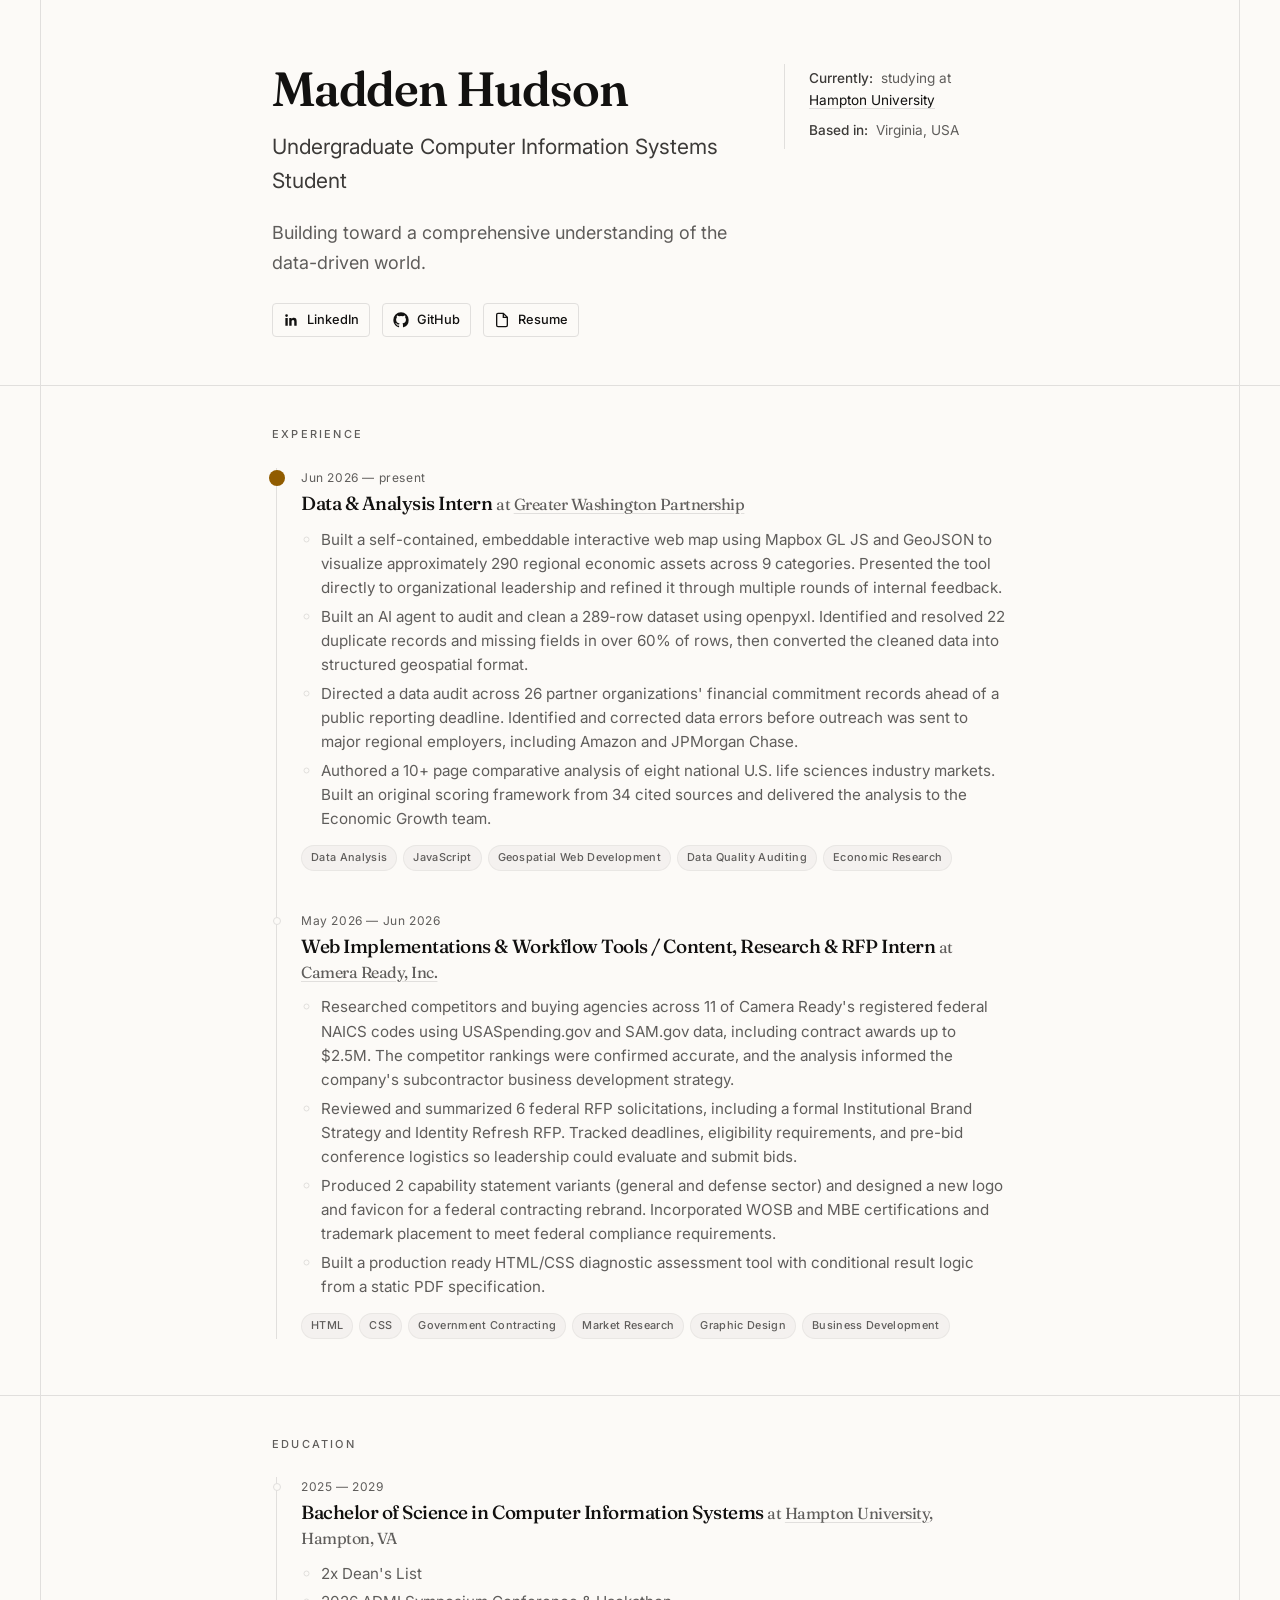
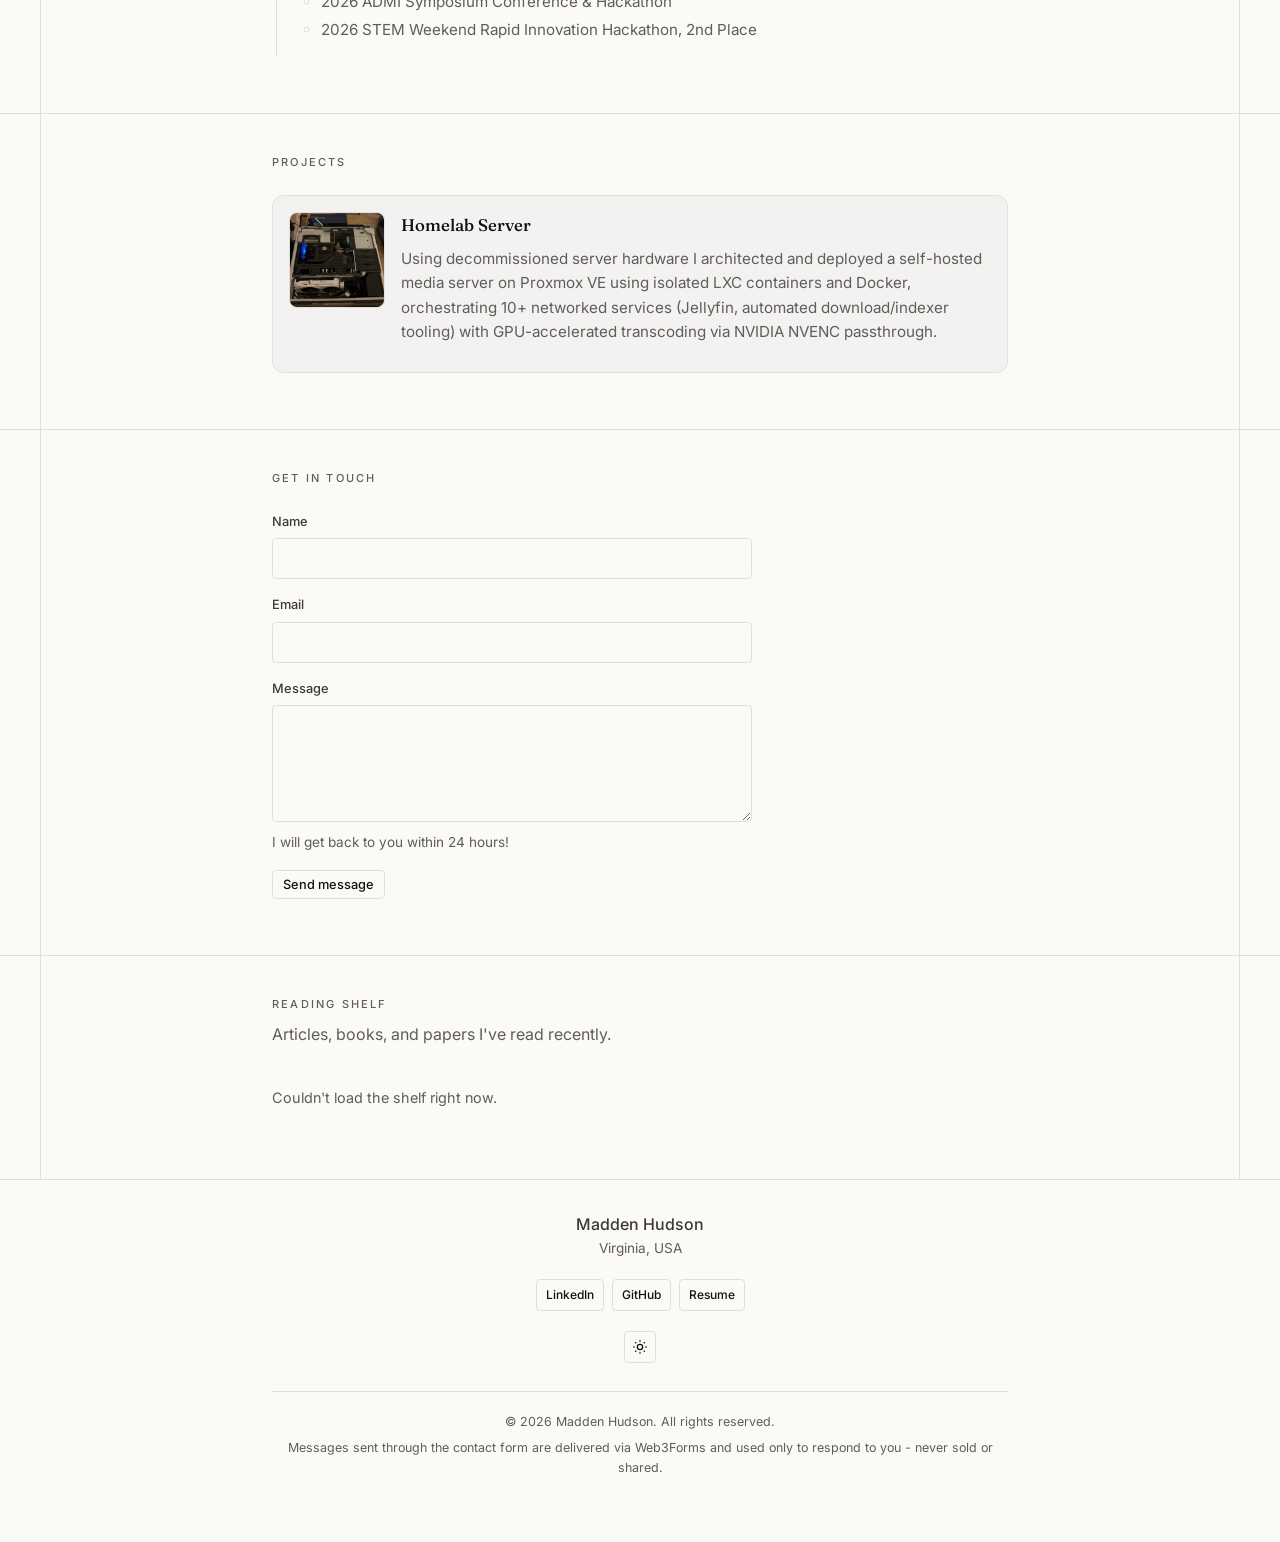
==== index.html @ d3a53a96 "Update  event details in index.html" ====
<!DOCTYPE html>
<html lang="en">
<head>
<meta charset="UTF-8">
<meta name="viewport" content="width=device-width, initial-scale=1.0">
<title>Hey there!</title>
<meta name="description" content="Personal portfolio site.">
<link rel="canonical" href="https://hudsonm07.github.io/portfolio/">
<link rel="icon" href="images/favicon.ico" sizes="any">
<link rel="apple-touch-icon" href="images/apple-touch-icon.png">
<meta property="og:type" content="website">
<meta property="og:url" content="https://hudsonm07.github.io/portfolio/">
<meta property="og:title" content="Madden Hudson">
<meta property="og:description" content="Personal portfolio site.">
<meta property="og:image" content="https://hudsonm07.github.io/portfolio/images/og-image.jpg">
<meta name="twitter:card" content="summary_large_image">
<script>
  (function () {
    var stored = localStorage.getItem("theme");
    var theme = stored || (window.matchMedia("(prefers-color-scheme: dark)").matches ? "dark" : "light");
    document.documentElement.setAttribute("data-theme", theme);
  })();
</script>
<link rel="preconnect" href="https://fonts.googleapis.com">
<link rel="preconnect" href="https://fonts.gstatic.com" crossorigin>
<link href="https://fonts.googleapis.com/css2?family=Fraunces:opsz,wght@9..144,300;9..144,400;9..144,500;9..144,600;9..144,700&family=Inter:wght@400;500;600&display=swap" rel="stylesheet">
<link rel="stylesheet" href="css/styles.css">
</head>
<body>

<div class="page-frame">

<header class="header">
  <div class="header-main">
    <h1 class="name">Madden Hudson</h1>
    <p class="role">Undergraduate Computer Information Systems Student</p>
    <p class="statement">Building toward a comprehensive understanding of the data-driven world.</p>
    <div class="button-row">
      <a class="btn btn-outline" href="https://www.linkedin.com/in/madden-hudson/" target="_blank" rel="noopener" aria-label="LinkedIn">
        <svg class="icon" viewBox="0 0 24 24" fill="currentColor" aria-hidden="true"><path d="M20.45 20.45h-3.55v-5.57c0-1.33-.02-3.04-1.85-3.04-1.85 0-2.14 1.45-2.14 2.94v5.67H9.36V9h3.41v1.56h.05c.48-.9 1.64-1.85 3.38-1.85 3.6 0 4.27 2.37 4.27 5.46v6.28zM5.34 7.43a2.06 2.06 0 1 1 0-4.12 2.06 2.06 0 0 1 0 4.12zM7.12 20.45H3.56V9h3.56v11.45z"/></svg>
        LinkedIn
      </a>
      <a class="btn btn-outline" href="https://github.com/hudsonm07" target="_blank" rel="noopener" aria-label="GitHub">
        <svg class="icon" viewBox="0 0 24 24" fill="currentColor" aria-hidden="true"><path d="M12 .5A11.5 11.5 0 0 0 .5 12c0 5.09 3.29 9.39 7.86 10.91.57.1.78-.25.78-.55v-1.94c-3.2.7-3.87-1.54-3.87-1.54-.53-1.34-1.29-1.7-1.29-1.7-1.05-.72.08-.7.08-.7 1.16.08 1.77 1.19 1.77 1.19 1.03 1.77 2.7 1.26 3.36.96.1-.75.4-1.26.73-1.55-2.55-.29-5.24-1.28-5.24-5.68 0-1.26.45-2.28 1.19-3.08-.12-.29-.52-1.46.11-3.05 0 0 .97-.31 3.18 1.18a11 11 0 0 1 5.79 0c2.2-1.49 3.17-1.18 3.17-1.18.64 1.59.24 2.76.12 3.05.74.8 1.18 1.82 1.18 3.08 0 4.41-2.69 5.38-5.25 5.67.41.36.78 1.07.78 2.17v3.21c0 .3.21.66.79.55A11.5 11.5 0 0 0 23.5 12 11.5 11.5 0 0 0 12 .5z"/></svg>
        GitHub
      </a>
      <a class="btn btn-outline" href="#" target="_blank" rel="noopener" aria-label="Resume">
        <svg class="icon" viewBox="0 0 24 24" fill="none" stroke="currentColor" stroke-width="2" aria-hidden="true"><path d="M14 2H6a2 2 0 0 0-2 2v16a2 2 0 0 0 2 2h12a2 2 0 0 0 2-2V8z"/><path d="M14 2v6h6"/></svg>
        Resume
      </a>
    </div>
  </div>
  <aside class="header-sidebar">
    <p class="sidebar-line"><span class="sidebar-label">Currently:</span> studying at <a href="https://home.hamptonu.edu/" target="_blank" rel="noopener">Hampton University</a></p>
    <p class="sidebar-line"><span class="sidebar-label">Based in:</span> Virginia, USA</p>
  </aside>
</header>

<main>

  <section class="section" id="experience">
    <div class="rule-bleed" aria-hidden="true"></div>
    <h2 class="section-title">Experience</h2>
    <ol class="timeline">

      <li class="timeline-item is-current">
        <span class="timeline-dot" aria-hidden="true"></span>
        <span class="timeline-date">Jun 2026 — present</span>
        <h3 class="timeline-title">Data &amp; Analysis Intern <span class="timeline-org">at <a href="https://greaterwashingtonpartnership.com/" target="_blank" rel="noopener">Greater Washington Partnership</a></span></h3>
        <ul class="timeline-bullets">
          <li>Built a self-contained, embeddable interactive web map using Mapbox GL JS and GeoJSON to visualize approximately 290 regional economic assets across 9 categories. Presented the tool directly to organizational leadership and refined it through multiple rounds of internal feedback.</li>
          <li>Built an AI agent to audit and clean a 289-row dataset using openpyxl. Identified and resolved 22 duplicate records and missing fields in over 60% of rows, then converted the cleaned data into structured geospatial format.</li>
          <li>Directed a data audit across 26 partner organizations' financial commitment records ahead of a public reporting deadline. Identified and corrected data errors before outreach was sent to major regional employers, including Amazon and JPMorgan Chase.</li>
          <li>Authored a 10+ page comparative analysis of eight national U.S. life sciences industry markets. Built an original scoring framework from 34 cited sources and delivered the analysis to the Economic Growth team.</li>
        </ul>
        <div class="tag-row">
          <span class="tag">Data Analysis</span>
          <span class="tag">JavaScript</span>
          <span class="tag">Geospatial Web Development</span>
          <span class="tag">Data Quality Auditing</span>
          <span class="tag">Economic Research</span>
        </div>
      </li>

      <li class="timeline-item">
        <span class="timeline-dot" aria-hidden="true"></span>
        <span class="timeline-date">May 2026 — Jun 2026</span>
        <h3 class="timeline-title">Web Implementations &amp; Workflow Tools / Content, Research &amp; RFP Intern <span class="timeline-org">at <a href="https://www.camerareadyinc.com/" target="_blank" rel="noopener">Camera Ready, Inc.</a></span></h3>
        <ul class="timeline-bullets">
          <li>Researched competitors and buying agencies across 11 of Camera Ready's registered federal NAICS codes using USASpending.gov and SAM.gov data, including contract awards up to $2.5M. The competitor rankings were confirmed accurate, and the analysis informed the company's subcontractor business development strategy.</li>
          <li>Reviewed and summarized 6 federal RFP solicitations, including a formal Institutional Brand Strategy and Identity Refresh RFP. Tracked deadlines, eligibility requirements, and pre-bid conference logistics so leadership could evaluate and submit bids.</li>
          <li>Produced 2 capability statement variants (general and defense sector) and designed a new logo and favicon for a federal contracting rebrand. Incorporated WOSB and MBE certifications and trademark placement to meet federal compliance requirements.</li>
          <li>Built a production ready HTML/CSS diagnostic assessment tool with conditional result logic from a static PDF specification.</li>
        </ul>
        <div class="tag-row">
          <span class="tag">HTML</span>
          <span class="tag">CSS</span>
          <span class="tag">Government Contracting</span>
          <span class="tag">Market Research</span>
          <span class="tag">Graphic Design</span>
          <span class="tag">Business Development</span>
        </div>
      </li>

    </ol>
  </section>

  <section class="section" id="education">
    <div class="rule-bleed" aria-hidden="true"></div>
    <h2 class="section-title">Education</h2>
    <ol class="timeline">

      <li class="timeline-item">
        <span class="timeline-dot" aria-hidden="true"></span>
        <span class="timeline-date">2025 — 2029</span>
        <h3 class="timeline-title">Bachelor of Science in Computer Information Systems <span class="timeline-org">at <a href="https://home.hamptonu.edu/" target="_blank" rel="noopener">Hampton University</a>, Hampton, VA</span></h3>
        <ul class="timeline-bullets">
          <li>2x Dean's List</li>
          <li>2026 ADMI Symposium Conference &amp; Hackathon</li>
          <li>2026 STEM Weekend Rapid Innovation Hackathon, 2nd Place</li>
        </ul>
      </li>

    </ol>
  </section>

  <section class="section" id="projects">
    <div class="rule-bleed" aria-hidden="true"></div>
    <h2 class="section-title">Projects</h2>
    <div class="project-grid">

      <article class="card">
        <div class="card-image-frame"><img src="images/project-1.jpg" alt="Homelab Server project thumbnail" loading="lazy"></div>
        <div class="card-body">
          <h3 class="card-title">Homelab Server</h3>
          <p class="card-desc">Using decommissioned server hardware I architected and deployed a self-hosted media server on Proxmox VE using isolated LXC containers and Docker, orchestrating 10+ networked services (Jellyfin, automated download/indexer tooling) with GPU-accelerated transcoding via NVIDIA NVENC passthrough.</p>
        </div>
      </article>

    </div>
  </section>

  <section class="section" id="contact">
    <div class="rule-bleed" aria-hidden="true"></div>
    <h2 class="section-title">Get in touch</h2>

    <form class="contact-form" id="contact-form" action="https://api.web3forms.com/submit" method="POST">
      <input type="hidden" name="access_key" value="d713944c-77e1-4e18-961b-7151a82fb0da">
      <input type="hidden" name="redirect" value="https://hudsonm07.github.io/portfolio/thank-you.html">
      <input type="checkbox" name="botcheck" class="contact-form-honeypot" tabindex="-1" autocomplete="off">

      <div class="form-row">
        <label class="form-label" for="contact-name">Name</label>
        <input class="form-input" type="text" id="contact-name" name="name" required>
      </div>

      <div class="form-row">
        <label class="form-label" for="contact-email">Email</label>
        <input class="form-input" type="email" id="contact-email" name="email" required>
      </div>

      <div class="form-row">
        <label class="form-label" for="contact-message">Message</label>
        <textarea class="form-input form-textarea" id="contact-message" name="message" rows="5" required></textarea>
      </div>

      <p class="form-note">I will get back to you within 24 hours!</p>
      <button class="btn btn-outline" type="submit">Send message</button>
    </form>
  </section>

  <section class="section" id="shelf">
    <div class="rule-bleed" aria-hidden="true"></div>
    <h2 class="section-title">Reading Shelf</h2>
    <p class="section-subtitle">Articles, books, and papers I've read recently.</p>
    <div class="shelf-list" id="shelf-list">
      <p class="shelf-empty">Loading…</p>
    </div>
  </section>

</main>

</div>

<div class="rule-bleed" aria-hidden="true" style="margin-bottom: 0;"></div>
<footer class="footer" style="text-align: center; display: flex; flex-direction: column; align-items: center;">
  <div class="footer-info">
    <p class="footer-name">Madden Hudson</p>
    <p class="footer-location">Virginia, USA</p>
  </div>
  <div class="footer-links">
    <a class="btn btn-outline btn-sm" href="https://www.linkedin.com/in/madden-hudson/" target="_blank" rel="noopener">LinkedIn</a>
    <a class="btn btn-outline btn-sm" href="https://github.com/hudsonm07" target="_blank" rel="noopener">GitHub</a>
    <a class="btn btn-outline btn-sm" href="#" target="_blank" rel="noopener">Resume</a>
  </div>
  <button id="theme-toggle" class="theme-toggle" type="button" aria-label="Toggle light and dark mode">
    <svg id="icon-sun" class="icon" viewBox="0 0 24 24" fill="none" stroke="currentColor" stroke-width="2" aria-hidden="true"><circle cx="12" cy="12" r="4"/><path d="M12 2v2M12 20v2M4.93 4.93l1.41 1.41M17.66 17.66l1.41 1.41M2 12h2M20 12h2M4.93 19.07l1.41-1.41M17.66 6.34l1.41-1.41"/></svg>
    <svg id="icon-moon" class="icon" viewBox="0 0 24 24" fill="none" stroke="currentColor" stroke-width="2" aria-hidden="true"><path d="M21 12.79A9 9 0 1 1 11.21 3 7 7 0 0 0 21 12.79z"/></svg>
  </button>
  <div class="footer-bottom">
    <p>© 2026 Madden Hudson. All rights reserved.</p>
    <p>Messages sent through the contact form are delivered via Web3Forms and used only to respond to you - never sold or shared.</p>
  </div>
</footer>

<script src="js/script.js"></script>
<script src="js/shelf.js"></script>
</body>
</html>
---- css/styles.css ----
:root {
  --font-heading: "Fraunces", Georgia, serif;
  --font-body: "Inter", -apple-system, BlinkMacSystemFont, "Segoe UI", sans-serif;

  --bg: #fcfaf7;
  --card: #f4f2f0;
  --muted: #eeecea;
  --text: #121110;
  --text-muted: #5f5d5b;
  --text-muted-strong: #3c3a38;
  --border: #e1dfdd;
  --accent: #915c00;
  --accent-text: #fcfaf7;
  --radius: 0.75rem;
  --radius-btn: 0.25rem;
  --max-width: 46rem;
}

[data-theme="dark"] {
  --bg: #141414;
  --card: #222222;
  --muted: #201f1e;
  --text: #ffffff;
  --text-muted: #939291;
  --text-muted-strong: #bebdbc;
  --border: #3a3a3a;
  --accent: #588ee0;
  --accent-text: #141414;
}

* {
  box-sizing: border-box;
}

body {
  margin: 0;
  background: var(--bg);
  color: var(--text);
  font-family: var(--font-body);
  line-height: 1.6;
  overflow-x: hidden;
  transition: background-color 0.2s ease, color 0.2s ease;
}

.footer {
  box-sizing: content-box;
  max-width: var(--max-width);
  margin: 0 auto;
  padding-inline: 1rem;
}

@media (min-width: 40rem) {
  .footer {
    padding-inline: 3rem;
  }
}

@media (min-width: 64rem) {
  .footer {
    padding-inline: 4.5rem;
  }
}

/* Page frame — the vertical margin lines flanking header + main */
.page-frame {
  border-inline: 0 solid var(--border);
  margin-inline: 0;
}

@media (min-width: 40rem) {
  .page-frame {
    border-inline-width: 1px;
    margin-inline: 1.5rem;
  }
}

@media (min-width: 64rem) {
  .page-frame {
    margin-inline: 2.5rem;
  }
}

main,
.header {
  box-sizing: content-box;
  max-width: var(--max-width);
  margin: 0 auto;
  padding-inline: 1rem;
}

@media (min-width: 40rem) {
  main,
  .header {
    padding-inline: 1.5rem;
  }
}

@media (min-width: 64rem) {
  main,
  .header {
    padding-inline: 2rem;
  }
}

/* Header */
.header {
  padding-top: 64px;
  padding-bottom: 48px;
  display: flex;
  justify-content: space-between;
  align-items: flex-start;
  gap: 40px;
  flex-wrap: wrap;
}

.header-main {
  flex: 1 1 380px;
  min-width: 0;
}

.name {
  font-family: var(--font-heading);
  font-size: 2.125rem;
  font-weight: 600;
  letter-spacing: -0.025em;
  line-height: 1.05;
  margin: 0;
}

@media (min-width: 48rem) {
  .name {
    font-size: 3rem;
  }
}

.role {
  font-size: 19px;
  color: var(--text-muted-strong);
  margin: 16px 0 20px;
  font-weight: 400;
}

@media (min-width: 48rem) {
  .role {
    font-size: 21px;
  }
}

.statement {
  font-size: 18px;
  line-height: 1.7;
  color: var(--text-muted);
  max-width: 55ch;
  margin: 0 0 24px;
}

.button-row {
  display: flex;
  gap: 12px;
  flex-wrap: wrap;
}

.btn {
  display: inline-flex;
  align-items: center;
  gap: 8px;
  padding: 6px 10px;
  border-radius: var(--radius-btn);
  background: transparent;
  color: var(--text);
  text-decoration: none;
  font-weight: 500;
  font-size: 0.8rem;
  font-family: var(--font-body);
  border: 1px solid var(--border);
  cursor: pointer;
  transition: border-color 0.2s ease, color 0.2s ease;
}

.btn:hover {
  color: var(--accent);
  border-color: var(--accent);
}

.btn-sm {
  padding: 5px 9px;
  font-size: 0.75rem;
}

.icon {
  width: 16px;
  height: 16px;
  flex-shrink: 0;
}

.header-sidebar {
  flex: 0 0 224px;
  width: 100%;
  padding-top: 24px;
  margin-top: 24px;
  border-top: 1px solid var(--border);
  font-size: 0.85rem;
  font-family: var(--font-body);
  color: var(--text-muted);
}

@media (min-width: 48rem) {
  .header-sidebar {
    width: auto;
    padding-top: 4px;
    padding-left: 24px;
    margin-top: 0;
    border-top: none;
    border-left: 1px solid var(--border);
  }
}

.sidebar-line {
  margin: 0 0 8px;
}

.sidebar-label {
  color: var(--text-muted-strong);
  font-weight: 500;
  margin-right: 4px;
}

.header-sidebar a {
  color: var(--text);
  text-decoration: underline;
  text-decoration-color: var(--border);
  text-underline-offset: 3px;
}

.header-sidebar a:hover {
  color: var(--accent);
  text-decoration-color: var(--accent);
}

/* Sections */
.section {
  padding: 0 0 56px;
}

.rule-bleed {
  border-top: 1px solid var(--border);
  margin-inline: calc(50% - 50vw);
  margin-bottom: 40px;
}

.section-title {
  font-family: var(--font-body);
  font-size: 11px;
  font-weight: 500;
  letter-spacing: 0.2em;
  text-transform: uppercase;
  color: var(--text-muted);
  margin: 0 0 24px;
}

.section-subtitle {
  color: var(--text-muted);
  margin: -16px 0 24px;
}

/* Timeline (Experience / Education) — plain list, no card bubbles */
.timeline {
  position: relative;
  list-style: none;
  display: flex;
  flex-direction: column;
  gap: 40px;
  margin: 0;
  margin-left: 4px;
  padding-left: 24px;
  border-left: 1px solid var(--border);
}

.timeline-item {
  position: relative;
}

.timeline-dot {
  position: absolute;
  top: 6px;
  left: -28.5px;
  width: 8px;
  height: 8px;
  border-radius: 999px;
  border: 1px solid var(--border);
  background: var(--bg);
}

.timeline-item.is-current .timeline-dot {
  border-color: var(--accent);
  background: var(--accent);
  box-shadow: 0 0 0 4px color-mix(in srgb, var(--accent) 100%, transparent);
}

.timeline-date {
  display: block;
  font-family: var(--font-body);
  font-size: 0.75rem;
  letter-spacing: 0.05em;
  color: var(--text-muted);
}

.timeline-title {
  font-family: var(--font-heading);
  font-size: 19px;
  font-weight: 500;
  letter-spacing: -0.025em;
  line-height: 1.3;
  color: var(--text);
  margin: 4px 0 12px;
}

.timeline-org a {
  color: inherit;
  text-decoration: underline;
  text-decoration-color: var(--border);
  text-underline-offset: 3px;
}

.timeline-org a:hover {
  color: var(--accent);
  text-decoration-color: var(--accent);
}

.timeline-org {
  font-size: 16px;
  font-weight: 400;
  color: var(--text-muted);
}

.timeline-bullets {
  margin: 0 0 14px;
  padding-left: 20px;
  color: var(--text-muted);
  font-size: 0.95rem;
  line-height: 1.6;
}

.timeline-bullets li {
  margin-bottom: 4px;
}

.timeline-bullets li::marker {
  color: var(--border);
}

/* Project cards */
.project-grid {
  display: flex;
  flex-direction: column;
  gap: 16px;
}

.card {
  background: var(--card);
  border: 1px solid var(--border);
  border-radius: var(--radius);
  padding: 16px;
  display: flex;
  gap: 16px;
  align-items: flex-start;
}

.card-image-frame {
  flex: 0 0 96px;
  width: 96px;
  height: 96px;
  border-radius: calc(var(--radius) - 0.25rem);
  background: var(--muted);
  border: 1px solid var(--border);
  overflow: hidden;
}

.card-image-frame img {
  width: 100%;
  height: 100%;
  object-fit: cover;
  display: block;
}

.card-body {
  flex: 1 1 auto;
  min-width: 0;
}

.card-title {
  font-family: var(--font-heading);
  font-size: 1.05rem;
  font-weight: 500;
  margin: 0 0 8px;
}

.card-desc {
  color: var(--text-muted);
  font-size: 0.95rem;
  margin: 0 0 12px;
}

/* Tags — subtle pill, used across timeline + project cards */
.tag-row {
  display: flex;
  flex-wrap: wrap;
  gap: 6px;
}

.tag {
  background: color-mix(in srgb, var(--muted) 60%, transparent);
  color: var(--text-muted);
  font-size: 0.68rem;
  font-weight: 500;
  font-family: var(--font-body);
  letter-spacing: 0.03em;
  padding: 3px 9px;
  border-radius: 999px;
  border: 1px solid color-mix(in srgb, var(--border) 60%, transparent);
}

/* Contact */
/* Contact form */
.contact-form {
  margin-top: 24px;
  max-width: 480px;
  display: flex;
  flex-direction: column;
  gap: 16px;
}

.contact-form-honeypot {
  display: none;
}

.form-row {
  display: flex;
  flex-direction: column;
  gap: 6px;
}

.form-label {
  font-size: 0.8rem;
  font-weight: 500;
  color: var(--text-muted-strong);
}

.form-input {
  font-family: var(--font-body);
  font-size: 0.95rem;
  color: var(--text);
  background: var(--bg);
  border: 1px solid var(--border);
  border-radius: var(--radius-btn);
  padding: 10px 12px;
  transition: border-color 0.2s ease;
}

.form-input:focus {
  outline: none;
  border-color: var(--accent);
}

.form-textarea {
  resize: vertical;
  min-height: 100px;
}

.contact-form .btn {
  align-self: flex-start;
  cursor: pointer;
}

.form-note {
  margin: -6px 0 0;
  font-size: 0.85rem;
  color: var(--text-muted);
}

/* Reading Shelf */
.shelf-list {
  display: grid;
  grid-template-columns: repeat(2, 1fr);
  gap: 16px;
}

@media (max-width: 640px) {
  .shelf-list {
    grid-template-columns: 1fr;
  }
}

.shelf-card {
  display: block;
  text-decoration: none;
  color: var(--text);
  border: 1px solid var(--border);
  border-radius: var(--radius);
  overflow: hidden;
  background: var(--card);
  transition: border-color 0.2s ease;
}

.shelf-card:hover {
  border-color: var(--accent);
}

.shelf-thumb {
  display: block;
  width: 100%;
  height: 160px;
  object-fit: cover;
  background: var(--muted);
}

.shelf-thumb-empty {
  border-bottom: 1px solid var(--border);
}

.shelf-card-body {
  padding: 12px;
}

.shelf-title {
  font-family: var(--font-heading);
  font-size: 0.95rem;
  font-weight: 500;
  line-height: 1.3;
  margin: 0 0 6px;
  display: -webkit-box;
  -webkit-line-clamp: 2;
  -webkit-box-orient: vertical;
  overflow: hidden;
}

.shelf-site {
  font-size: 0.75rem;
  color: var(--text-muted);
  margin: 0;
}

.shelf-empty {
  color: var(--text-muted);
  font-size: 0.9rem;
}

/* Footer */
.footer {
  padding: 32px 0 64px;
  display: flex;
  justify-content: space-between;
  align-items: center;
  gap: 20px;
  flex-wrap: wrap;
}

.footer-name {
  margin: 0;
  font-weight: 500;
  color: var(--text-muted-strong);
}

.footer-location {
  margin: 0;
  color: var(--text-muted);
  font-size: 0.85rem;
  font-family: var(--font-body);
}

.footer-links {
  display: flex;
  gap: 8px;
}

.theme-toggle {
  background: transparent;
  border: 1px solid var(--border);
  border-radius: var(--radius-btn);
  width: 32px;
  height: 32px;
  display: flex;
  align-items: center;
  justify-content: center;
  cursor: pointer;
  color: var(--text);
}

.theme-toggle:hover {
  border-color: var(--accent);
  color: var(--accent);
}

.footer-bottom {
  flex: 1 0 100%;
  margin-top: 8px;
  padding-top: 20px;
  border-top: 1px solid var(--border);
}

.footer-bottom p {
  margin: 0 0 6px;
  font-size: 0.78rem;
  color: var(--text-muted);
}

.footer-bottom p:last-child {
  margin-bottom: 0;
}

#icon-moon {
  display: none;
}

[data-theme="dark"] #icon-sun {
  display: none;
}

[data-theme="dark"] #icon-moon {
  display: block;
}

/* Responsive */
@media (max-width: 640px) {
  .header {
    padding-top: 40px;
  }

  .name {
    font-size: 2rem;
  }

  .card {
    flex-direction: column;
  }

  .card-image-frame {
    width: 100%;
    height: 140px;
  }

  .footer {
    flex-direction: column;
    align-items: flex-start;
  }
}
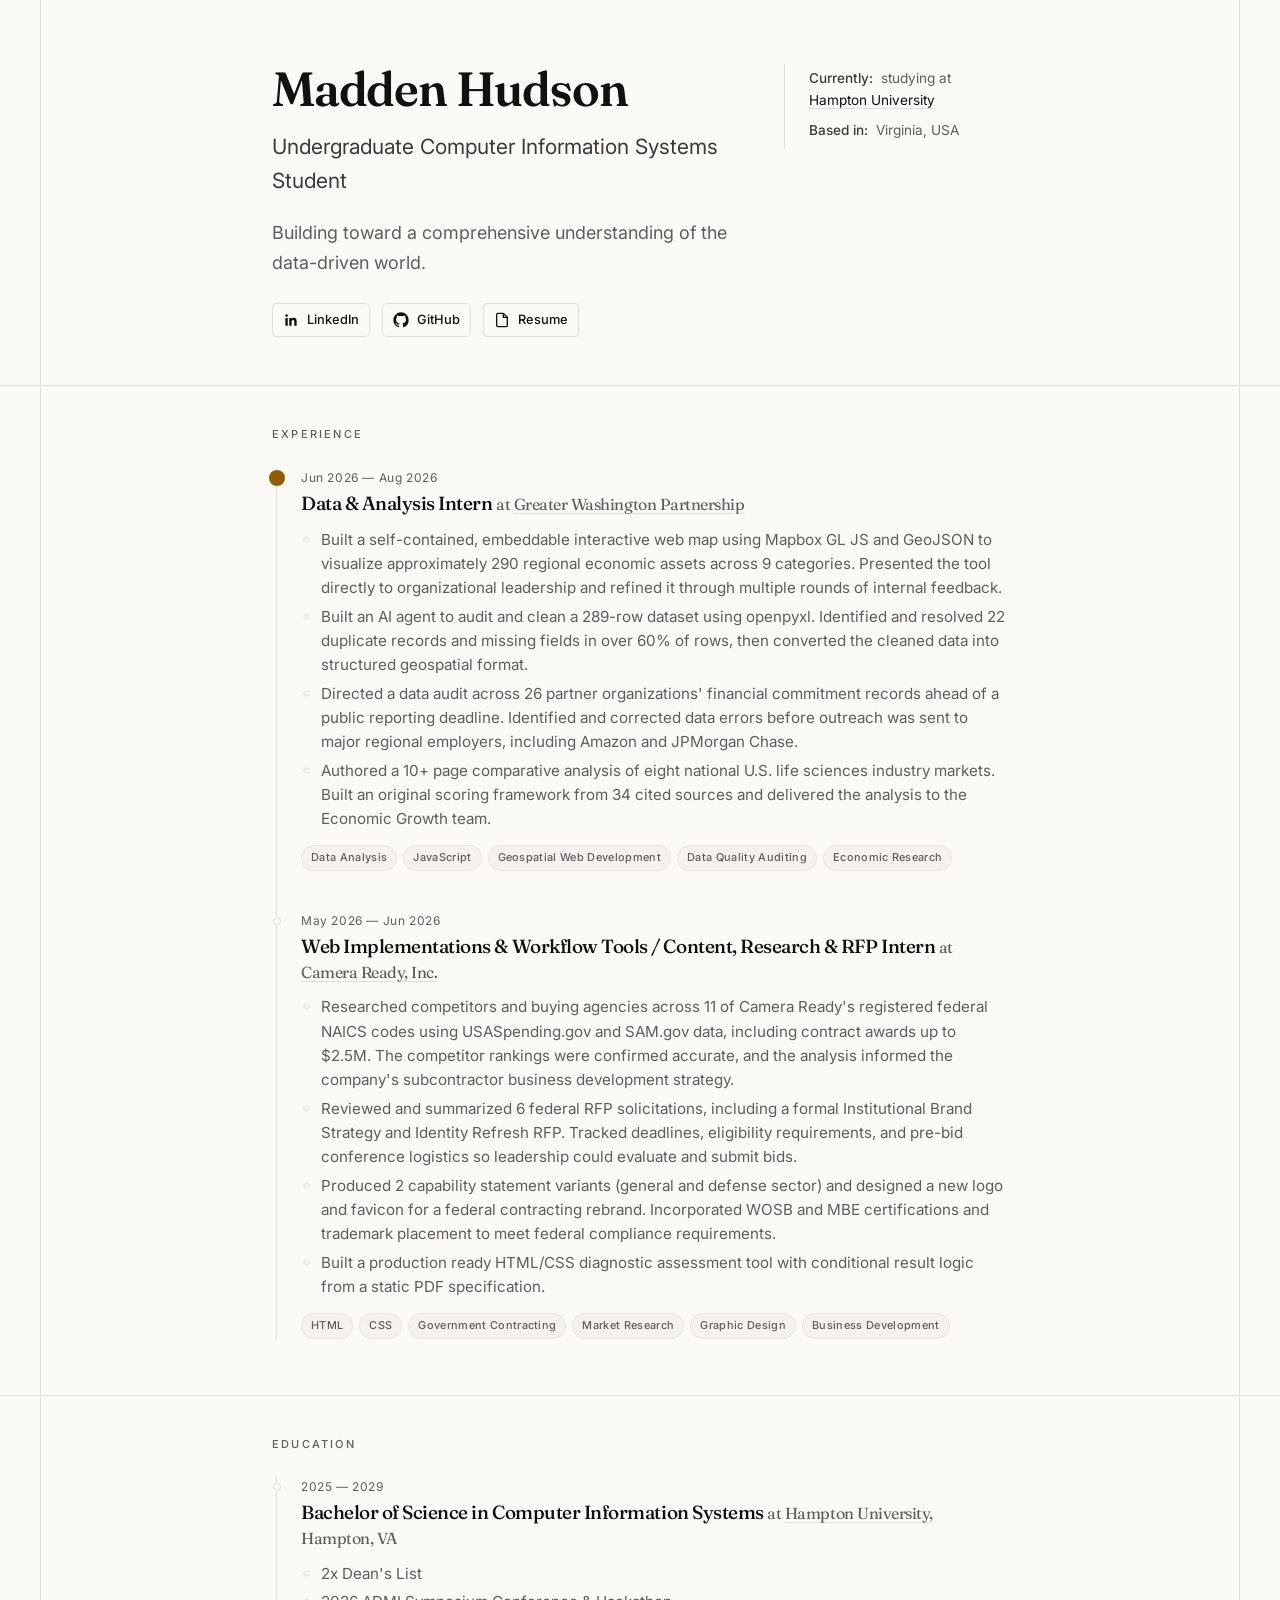
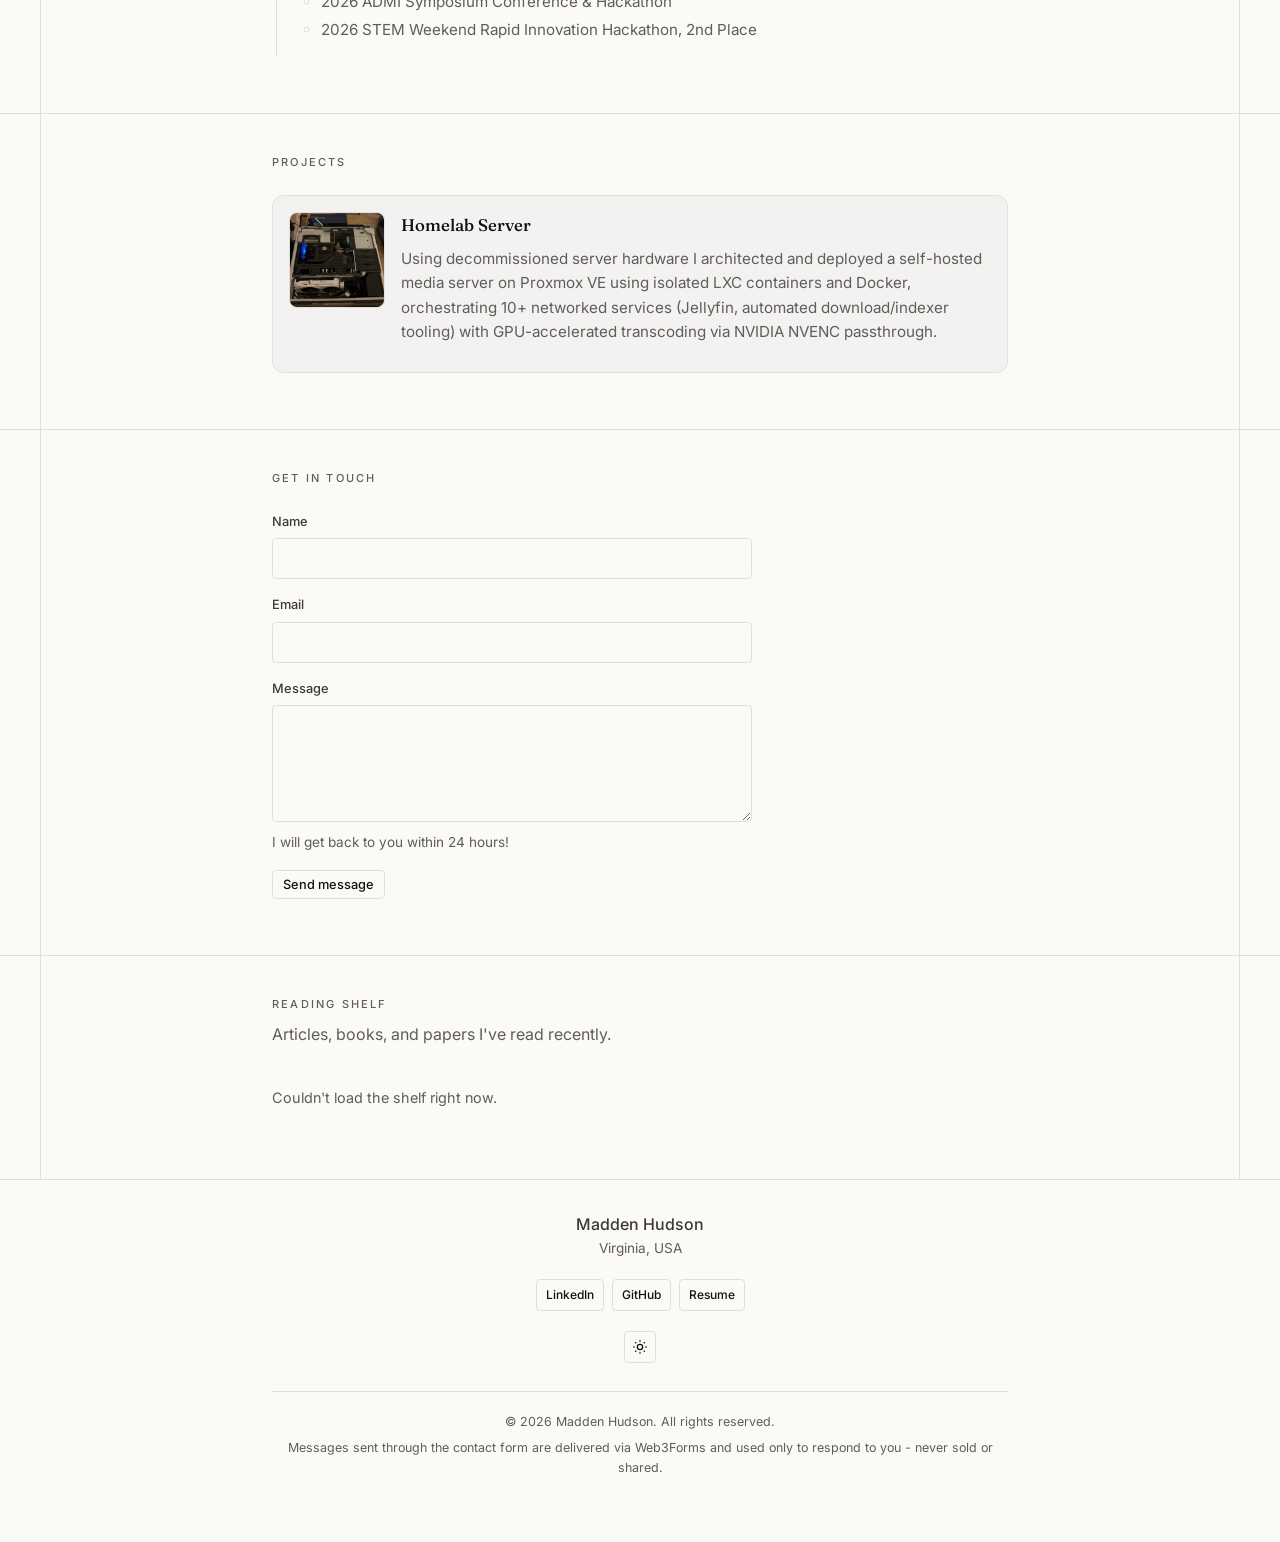
==== commit 5cb714dd: "Update timeline date" ====
--- a/index.html
+++ b/index.html
@@ -65,7 +65,7 @@
 
       <li class="timeline-item is-current">
         <span class="timeline-dot" aria-hidden="true"></span>
-        <span class="timeline-date">Jun 2026 — present</span>
+        <span class="timeline-date">Jun 2026 — Aug 2026</span>
         <h3 class="timeline-title">Data &amp; Analysis Intern <span class="timeline-org">at <a href="https://greaterwashingtonpartnership.com/" target="_blank" rel="noopener">Greater Washington Partnership</a></span></h3>
         <ul class="timeline-bullets">
           <li>Built a self-contained, embeddable interactive web map using Mapbox GL JS and GeoJSON to visualize approximately 290 regional economic assets across 9 categories. Presented the tool directly to organizational leadership and refined it through multiple rounds of internal feedback.</li>
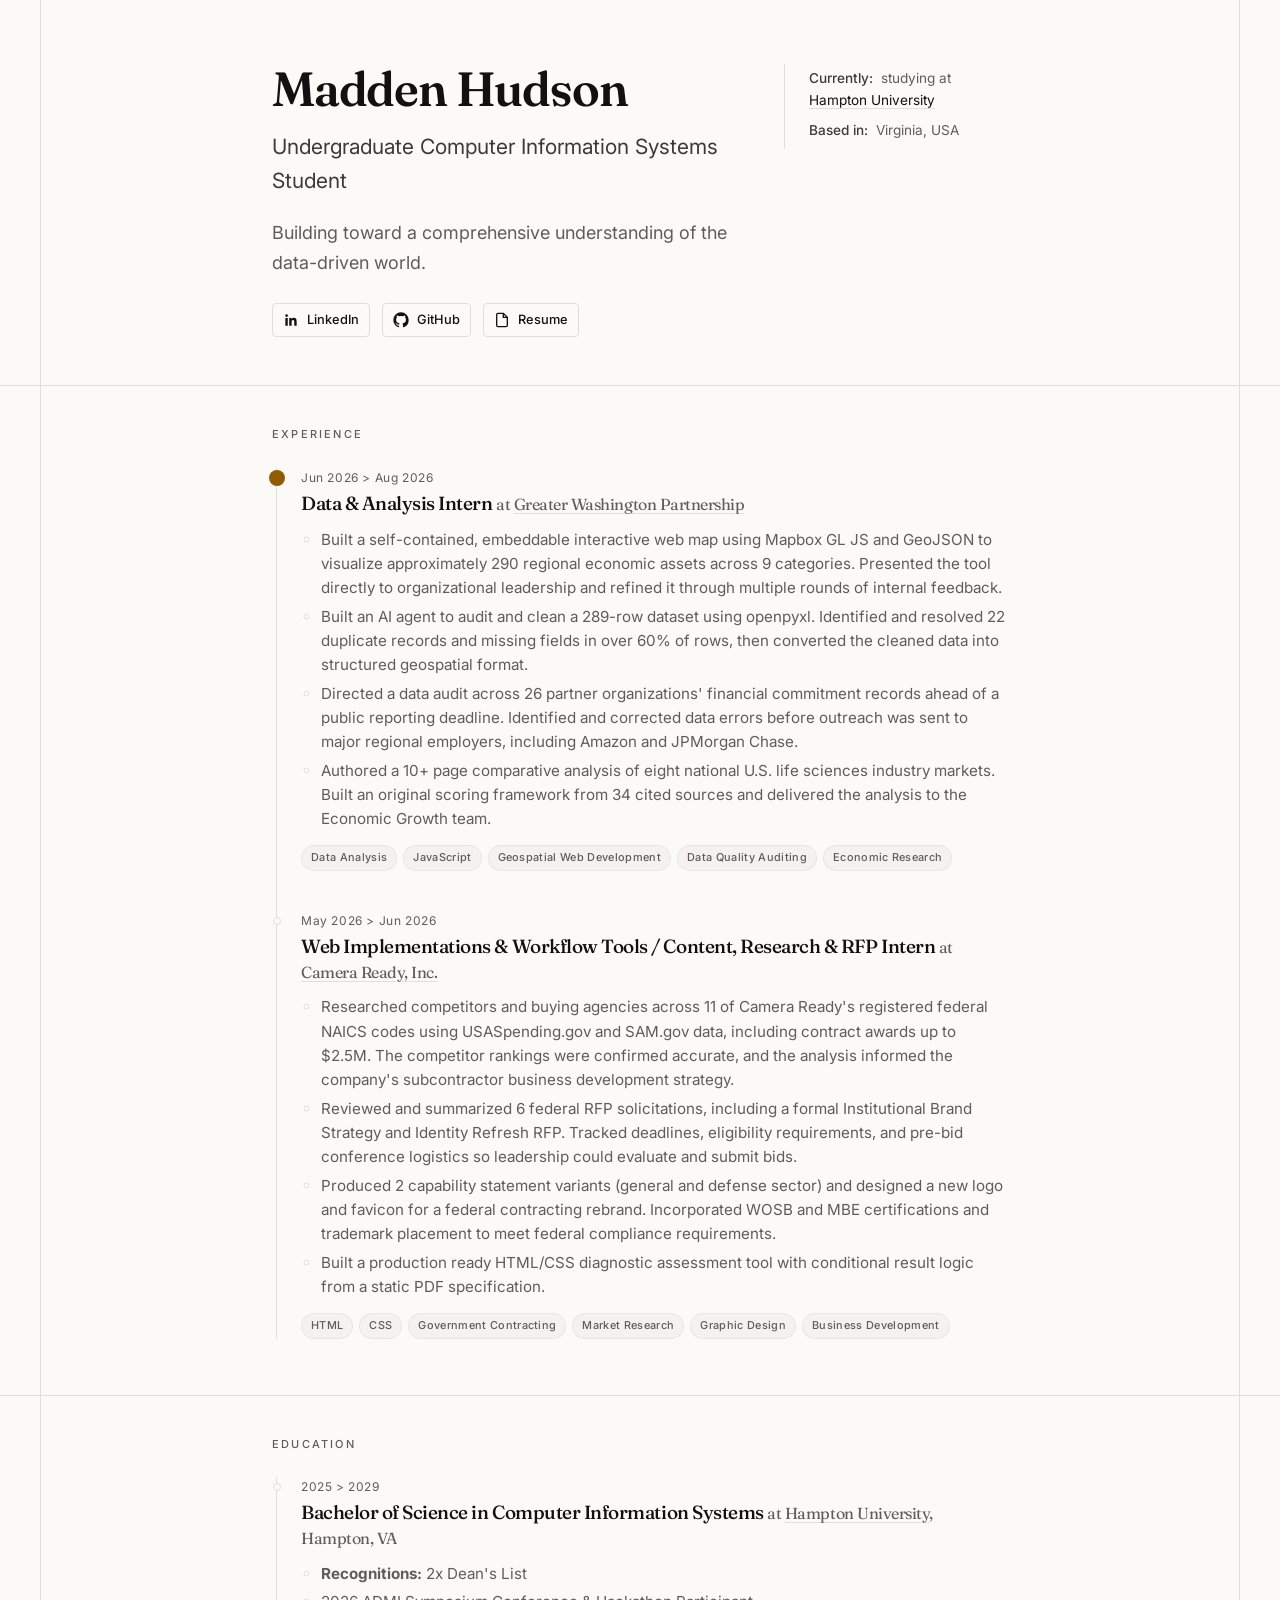
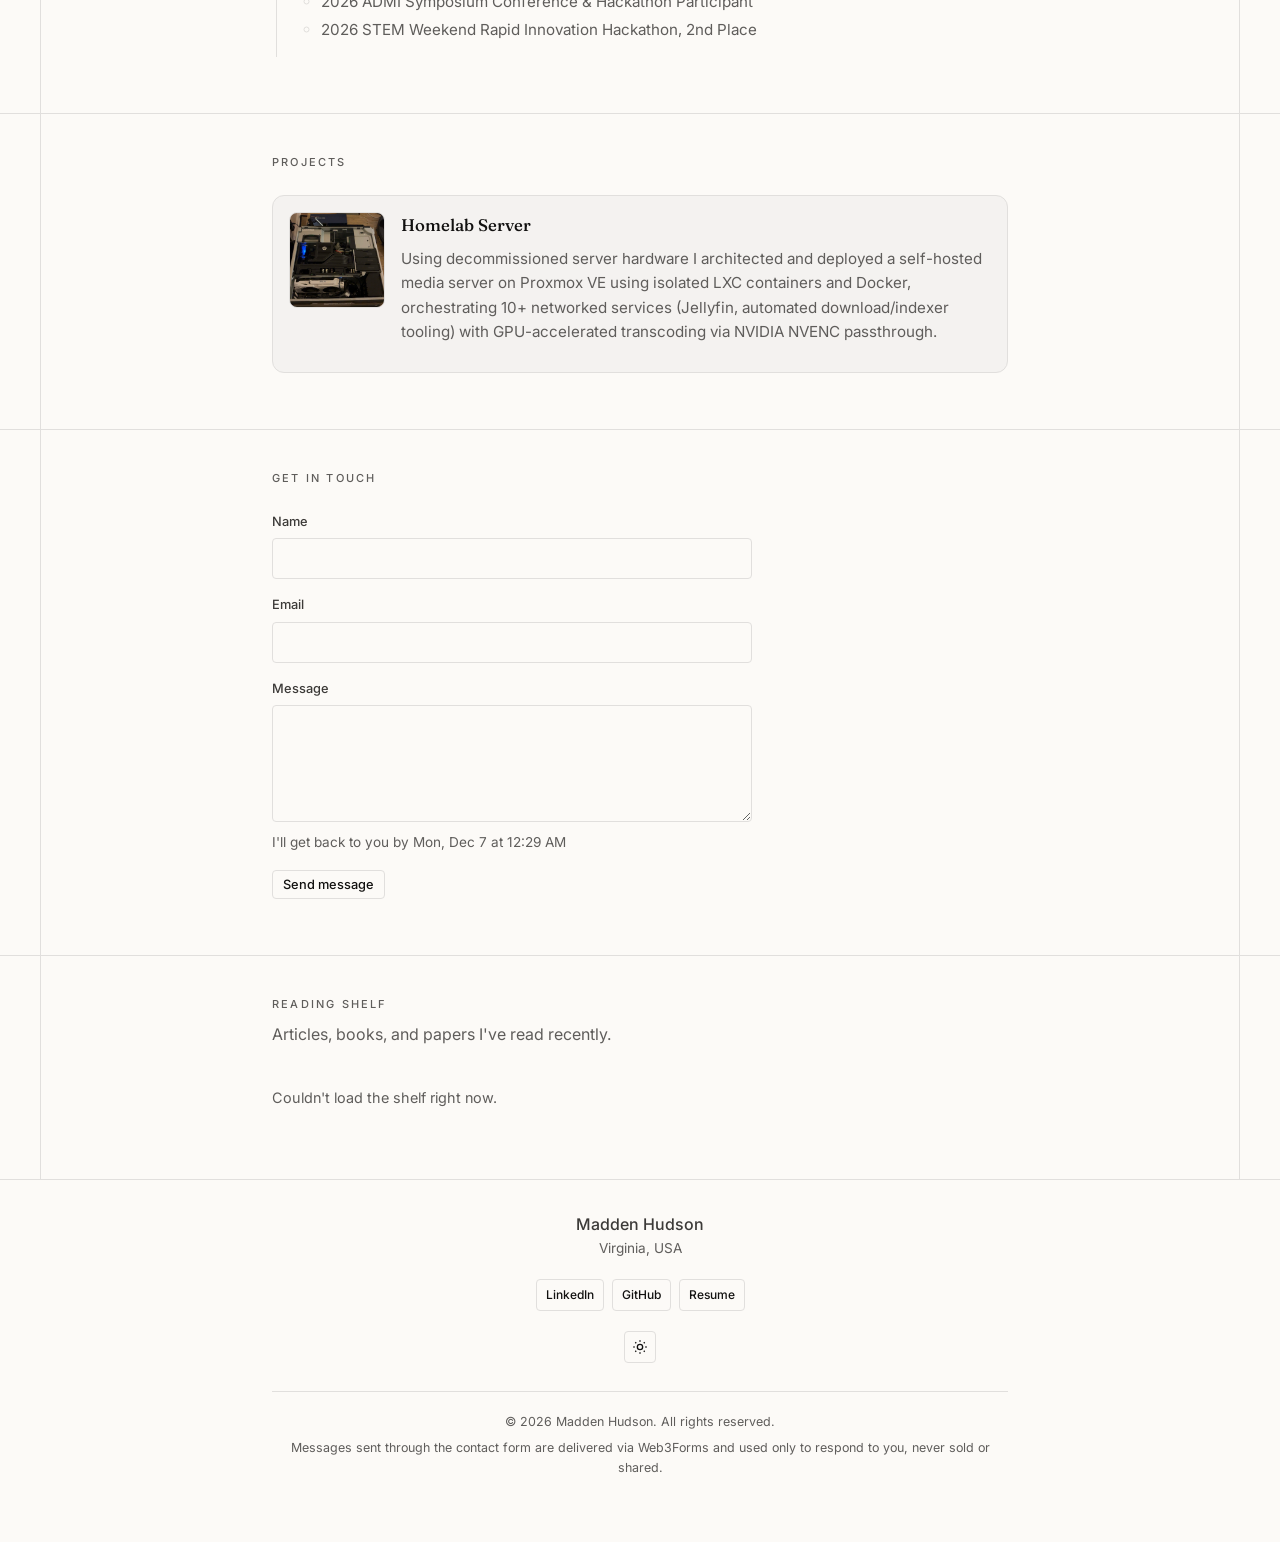
==== commit b631f06b: "fixed backend js and links" ====
--- a/index.html
+++ b/index.html
@@ -44,7 +44,7 @@
         <svg class="icon" viewBox="0 0 24 24" fill="currentColor" aria-hidden="true"><path d="M12 .5A11.5 11.5 0 0 0 .5 12c0 5.09 3.29 9.39 7.86 10.91.57.1.78-.25.78-.55v-1.94c-3.2.7-3.87-1.54-3.87-1.54-.53-1.34-1.29-1.7-1.29-1.7-1.05-.72.08-.7.08-.7 1.16.08 1.77 1.19 1.77 1.19 1.03 1.77 2.7 1.26 3.36.96.1-.75.4-1.26.73-1.55-2.55-.29-5.24-1.28-5.24-5.68 0-1.26.45-2.28 1.19-3.08-.12-.29-.52-1.46.11-3.05 0 0 .97-.31 3.18 1.18a11 11 0 0 1 5.79 0c2.2-1.49 3.17-1.18 3.17-1.18.64 1.59.24 2.76.12 3.05.74.8 1.18 1.82 1.18 3.08 0 4.41-2.69 5.38-5.25 5.67.41.36.78 1.07.78 2.17v3.21c0 .3.21.66.79.55A11.5 11.5 0 0 0 23.5 12 11.5 11.5 0 0 0 12 .5z"/></svg>
         GitHub
       </a>
-      <a class="btn btn-outline" href="#" target="_blank" rel="noopener" aria-label="Resume">
+      <a class="btn btn-outline" href="https://acrobat.adobe.com/id/urn:aaid:sc:US:42b5b676-e22b-4d62-b271-2c35eb532379" target="_blank" rel="noopener" aria-label="Resume">
         <svg class="icon" viewBox="0 0 24 24" fill="none" stroke="currentColor" stroke-width="2" aria-hidden="true"><path d="M14 2H6a2 2 0 0 0-2 2v16a2 2 0 0 0 2 2h12a2 2 0 0 0 2-2V8z"/><path d="M14 2v6h6"/></svg>
         Resume
       </a>
@@ -65,7 +65,7 @@
 
       <li class="timeline-item is-current">
         <span class="timeline-dot" aria-hidden="true"></span>
-        <span class="timeline-date">Jun 2026 — Aug 2026</span>
+        <span class="timeline-date">Jun 2026 > Aug 2026</span>
         <h3 class="timeline-title">Data &amp; Analysis Intern <span class="timeline-org">at <a href="https://greaterwashingtonpartnership.com/" target="_blank" rel="noopener">Greater Washington Partnership</a></span></h3>
         <ul class="timeline-bullets">
           <li>Built a self-contained, embeddable interactive web map using Mapbox GL JS and GeoJSON to visualize approximately 290 regional economic assets across 9 categories. Presented the tool directly to organizational leadership and refined it through multiple rounds of internal feedback.</li>
@@ -84,7 +84,7 @@
 
       <li class="timeline-item">
         <span class="timeline-dot" aria-hidden="true"></span>
-        <span class="timeline-date">May 2026 — Jun 2026</span>
+        <span class="timeline-date">May 2026 > Jun 2026</span>
         <h3 class="timeline-title">Web Implementations &amp; Workflow Tools / Content, Research &amp; RFP Intern <span class="timeline-org">at <a href="https://www.camerareadyinc.com/" target="_blank" rel="noopener">Camera Ready, Inc.</a></span></h3>
         <ul class="timeline-bullets">
           <li>Researched competitors and buying agencies across 11 of Camera Ready's registered federal NAICS codes using USASpending.gov and SAM.gov data, including contract awards up to $2.5M. The competitor rankings were confirmed accurate, and the analysis informed the company's subcontractor business development strategy.</li>
@@ -112,11 +112,11 @@
 
       <li class="timeline-item">
         <span class="timeline-dot" aria-hidden="true"></span>
-        <span class="timeline-date">2025 — 2029</span>
+        <span class="timeline-date">2025 > 2029</span>
         <h3 class="timeline-title">Bachelor of Science in Computer Information Systems <span class="timeline-org">at <a href="https://home.hamptonu.edu/" target="_blank" rel="noopener">Hampton University</a>, Hampton, VA</span></h3>
         <ul class="timeline-bullets">
-          <li>2x Dean's List</li>
-          <li>2026 ADMI Symposium Conference &amp; Hackathon</li>
+          <li><strong>Recognitions:</strong> 2x Dean's List</li>
+          <li>2026 ADMI Symposium Conference &amp; Hackathon Participant</li>
           <li>2026 STEM Weekend Rapid Innovation Hackathon, 2nd Place</li>
         </ul>
       </li>
@@ -164,7 +164,7 @@
         <textarea class="form-input form-textarea" id="contact-message" name="message" rows="5" required></textarea>
       </div>
 
-      <p class="form-note">I will get back to you within 24 hours!</p>
+      <p class="form-note" id="reply-by-note">I will get back to you within 24 hours!</p>
       <button class="btn btn-outline" type="submit">Send message</button>
     </form>
   </section>
@@ -191,7 +191,7 @@
   <div class="footer-links">
     <a class="btn btn-outline btn-sm" href="https://www.linkedin.com/in/madden-hudson/" target="_blank" rel="noopener">LinkedIn</a>
     <a class="btn btn-outline btn-sm" href="https://github.com/hudsonm07" target="_blank" rel="noopener">GitHub</a>
-    <a class="btn btn-outline btn-sm" href="#" target="_blank" rel="noopener">Resume</a>
+    <a class="btn btn-outline btn-sm" href="https://acrobat.adobe.com/id/urn:aaid:sc:US:42b5b676-e22b-4d62-b271-2c35eb532379" target="_blank" rel="noopener">Resume</a>
   </div>
   <button id="theme-toggle" class="theme-toggle" type="button" aria-label="Toggle light and dark mode">
     <svg id="icon-sun" class="icon" viewBox="0 0 24 24" fill="none" stroke="currentColor" stroke-width="2" aria-hidden="true"><circle cx="12" cy="12" r="4"/><path d="M12 2v2M12 20v2M4.93 4.93l1.41 1.41M17.66 17.66l1.41 1.41M2 12h2M20 12h2M4.93 19.07l1.41-1.41M17.66 6.34l1.41-1.41"/></svg>
@@ -199,7 +199,7 @@
   </button>
   <div class="footer-bottom">
     <p>© 2026 Madden Hudson. All rights reserved.</p>
-    <p>Messages sent through the contact form are delivered via Web3Forms and used only to respond to you - never sold or shared.</p>
+    <p>Messages sent through the contact form are delivered via Web3Forms and used only to respond to you, never sold or shared.</p>
   </div>
 </footer>
 
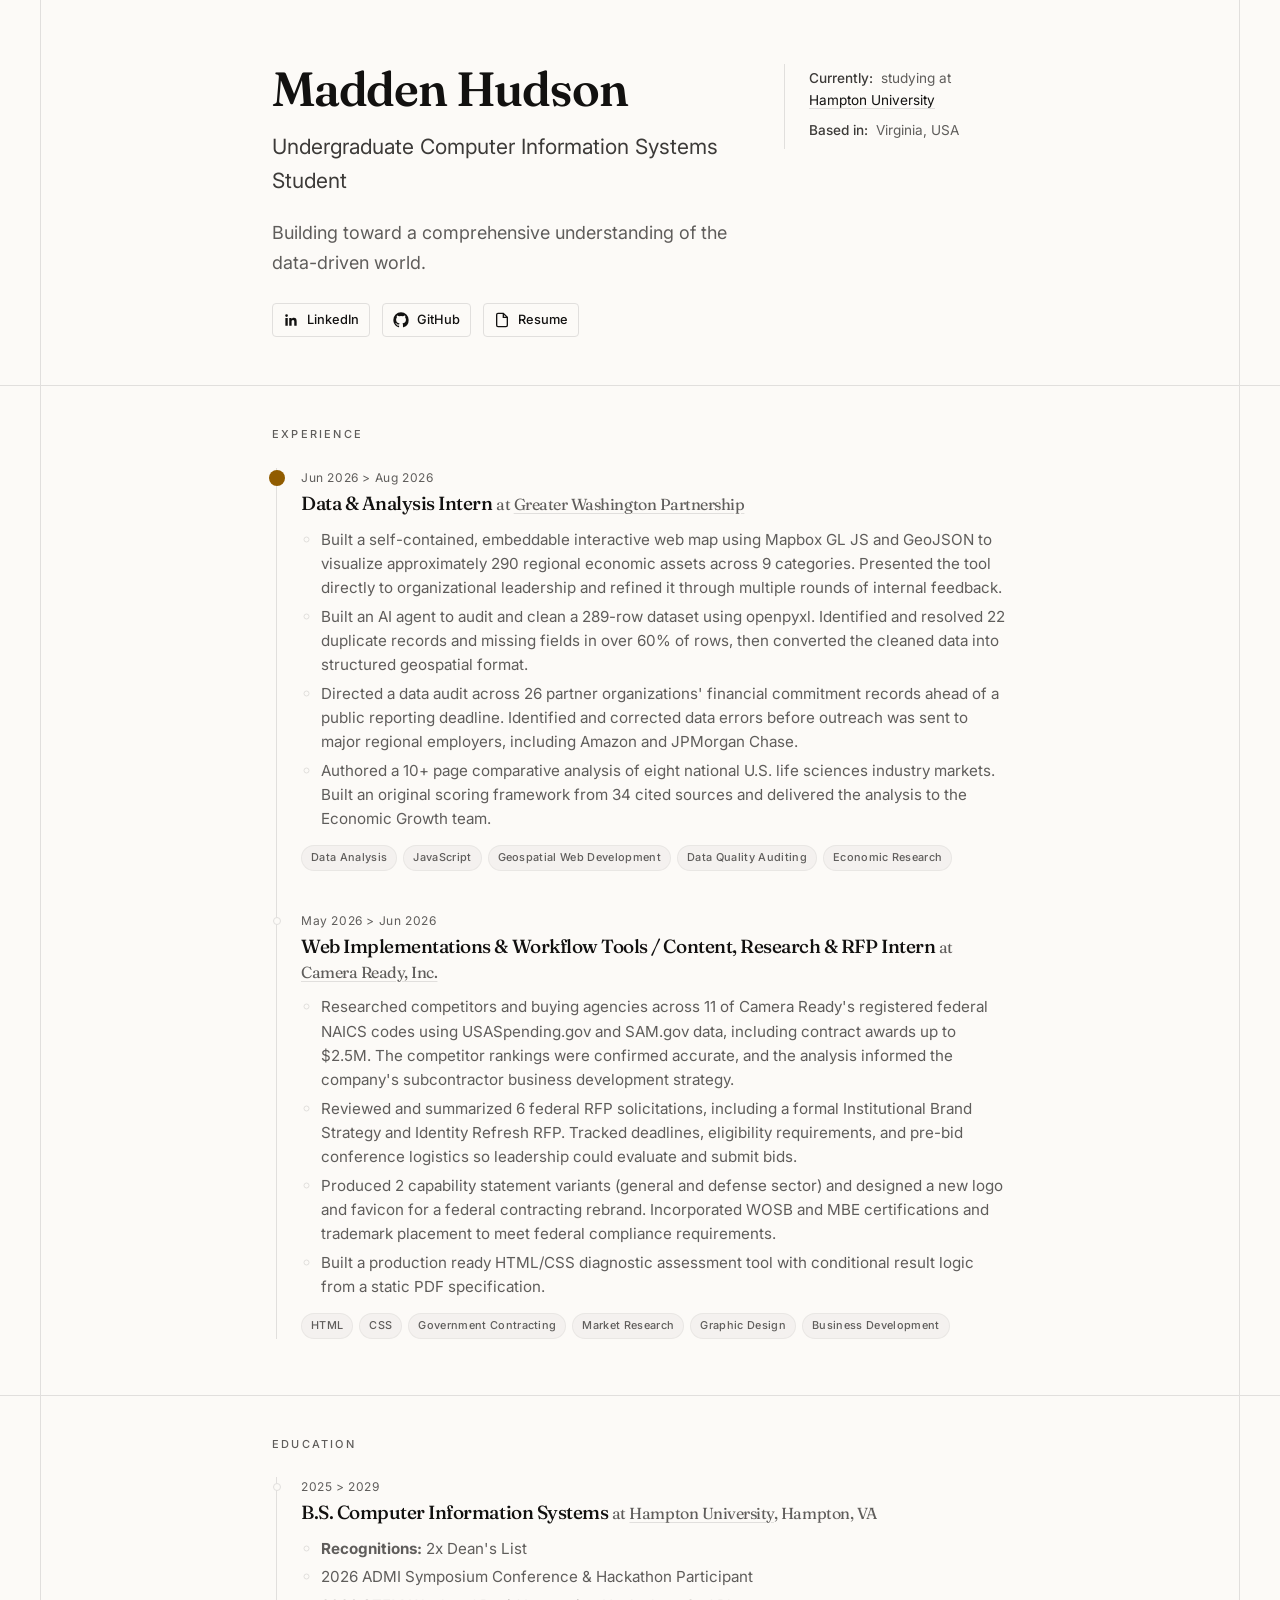
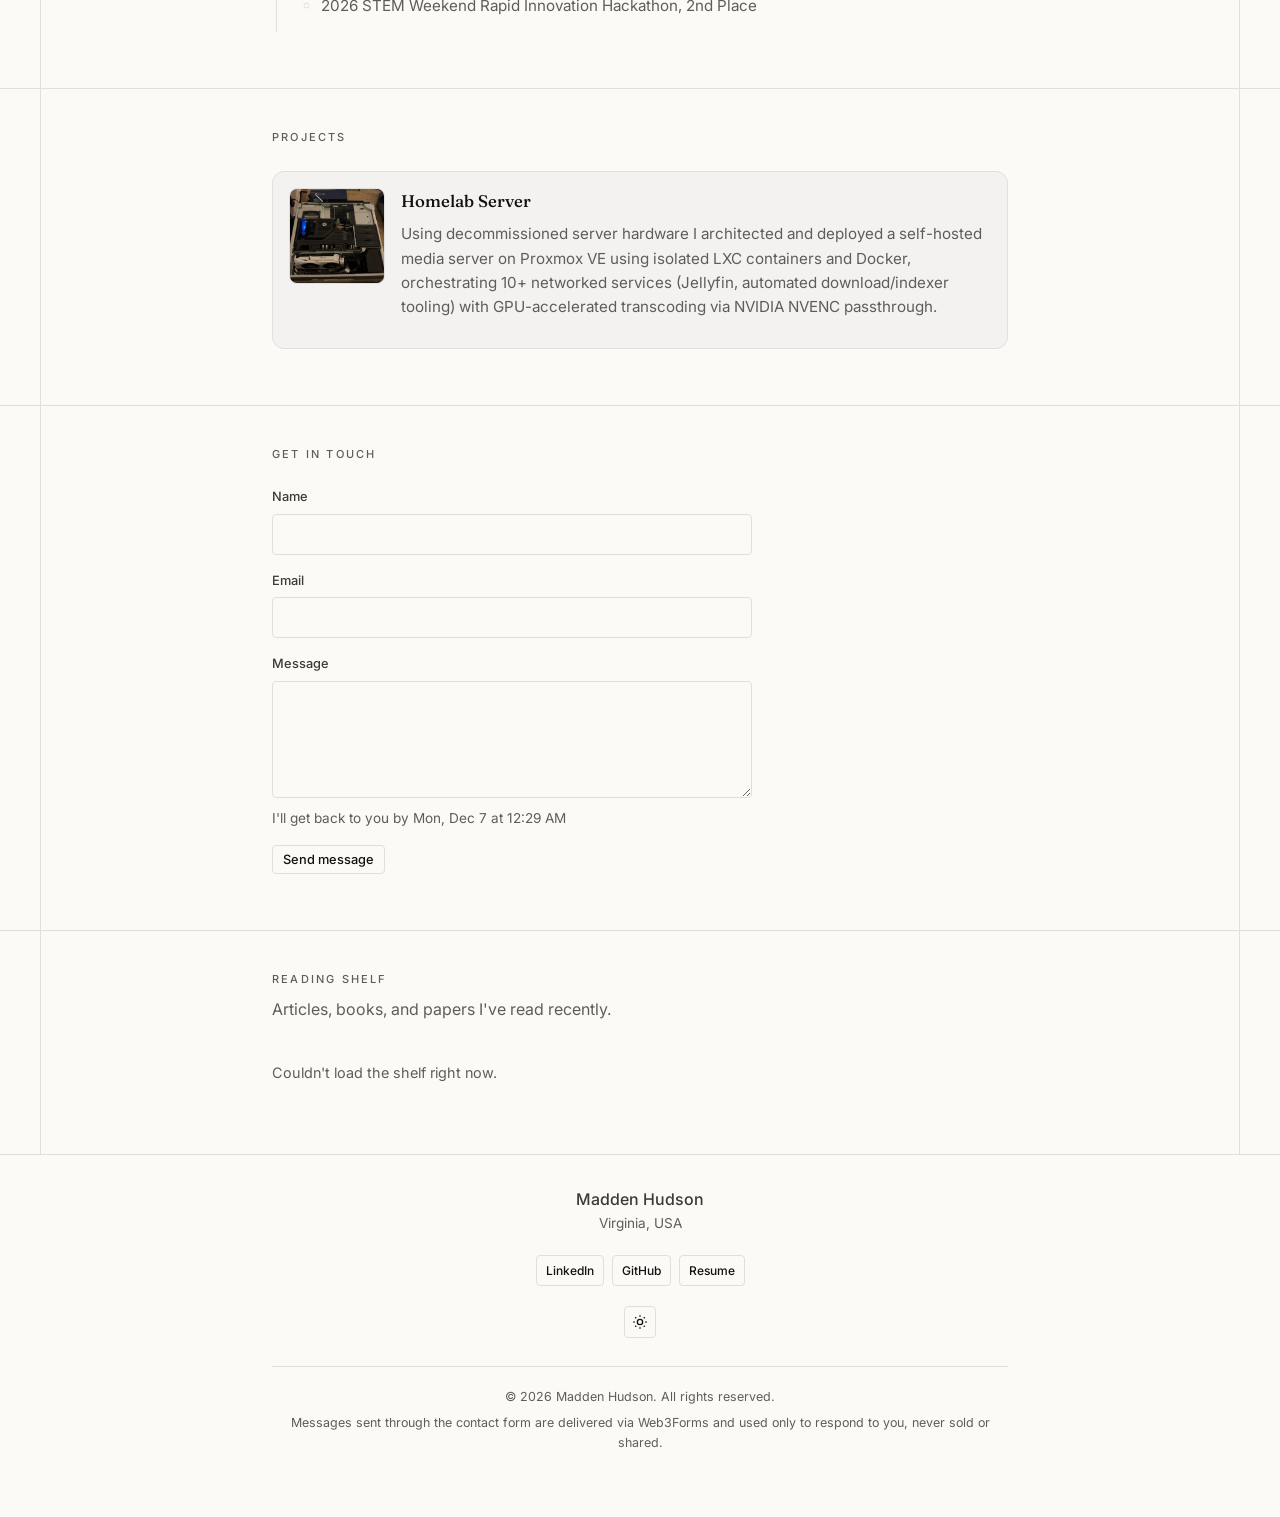
==== commit 5ca51ec3: "degree title in timeline section" ====
--- a/index.html
+++ b/index.html
@@ -113,7 +113,7 @@
       <li class="timeline-item">
         <span class="timeline-dot" aria-hidden="true"></span>
         <span class="timeline-date">2025 > 2029</span>
-        <h3 class="timeline-title">Bachelor of Science in Computer Information Systems <span class="timeline-org">at <a href="https://home.hamptonu.edu/" target="_blank" rel="noopener">Hampton University</a>, Hampton, VA</span></h3>
+        <h3 class="timeline-title">B.S. Computer Information Systems <span class="timeline-org">at <a href="https://home.hamptonu.edu/" target="_blank" rel="noopener">Hampton University</a>, Hampton, VA</span></h3>
         <ul class="timeline-bullets">
           <li><strong>Recognitions:</strong> 2x Dean's List</li>
           <li>2026 ADMI Symposium Conference &amp; Hackathon Participant</li>
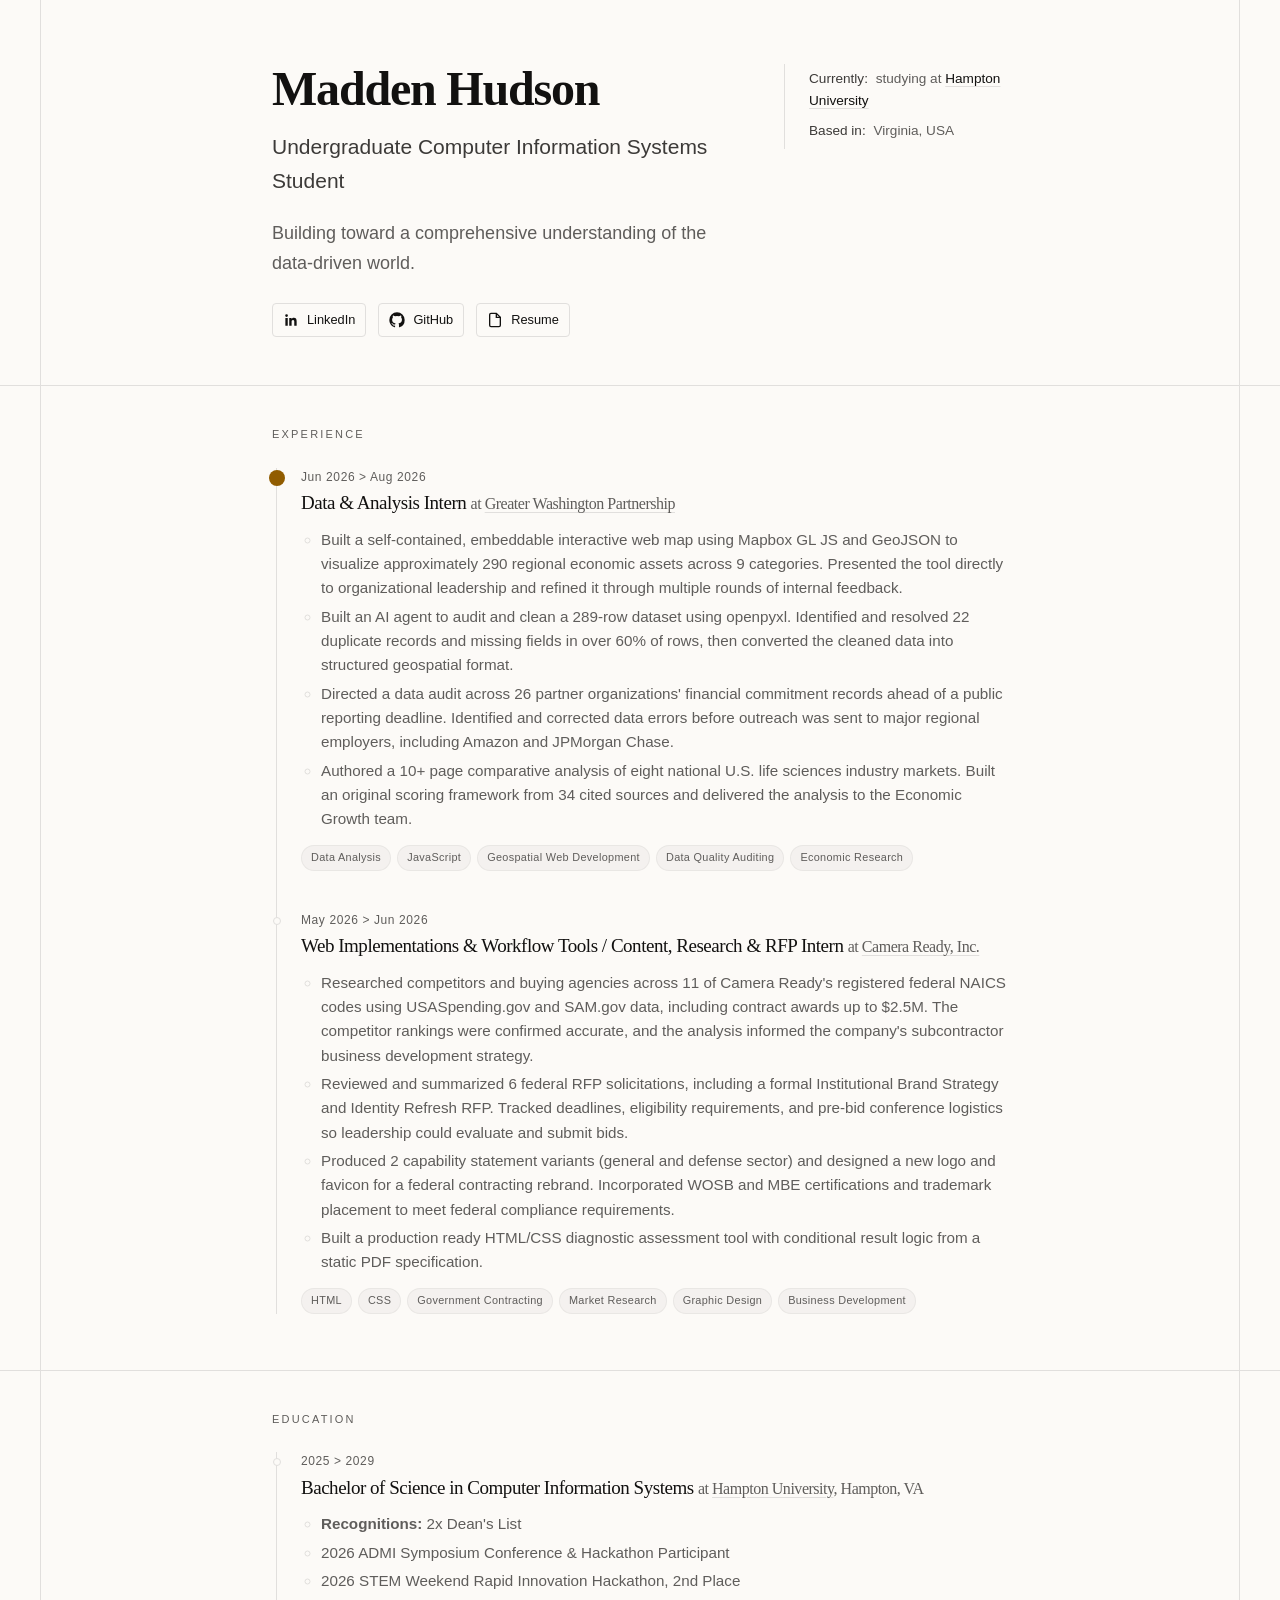
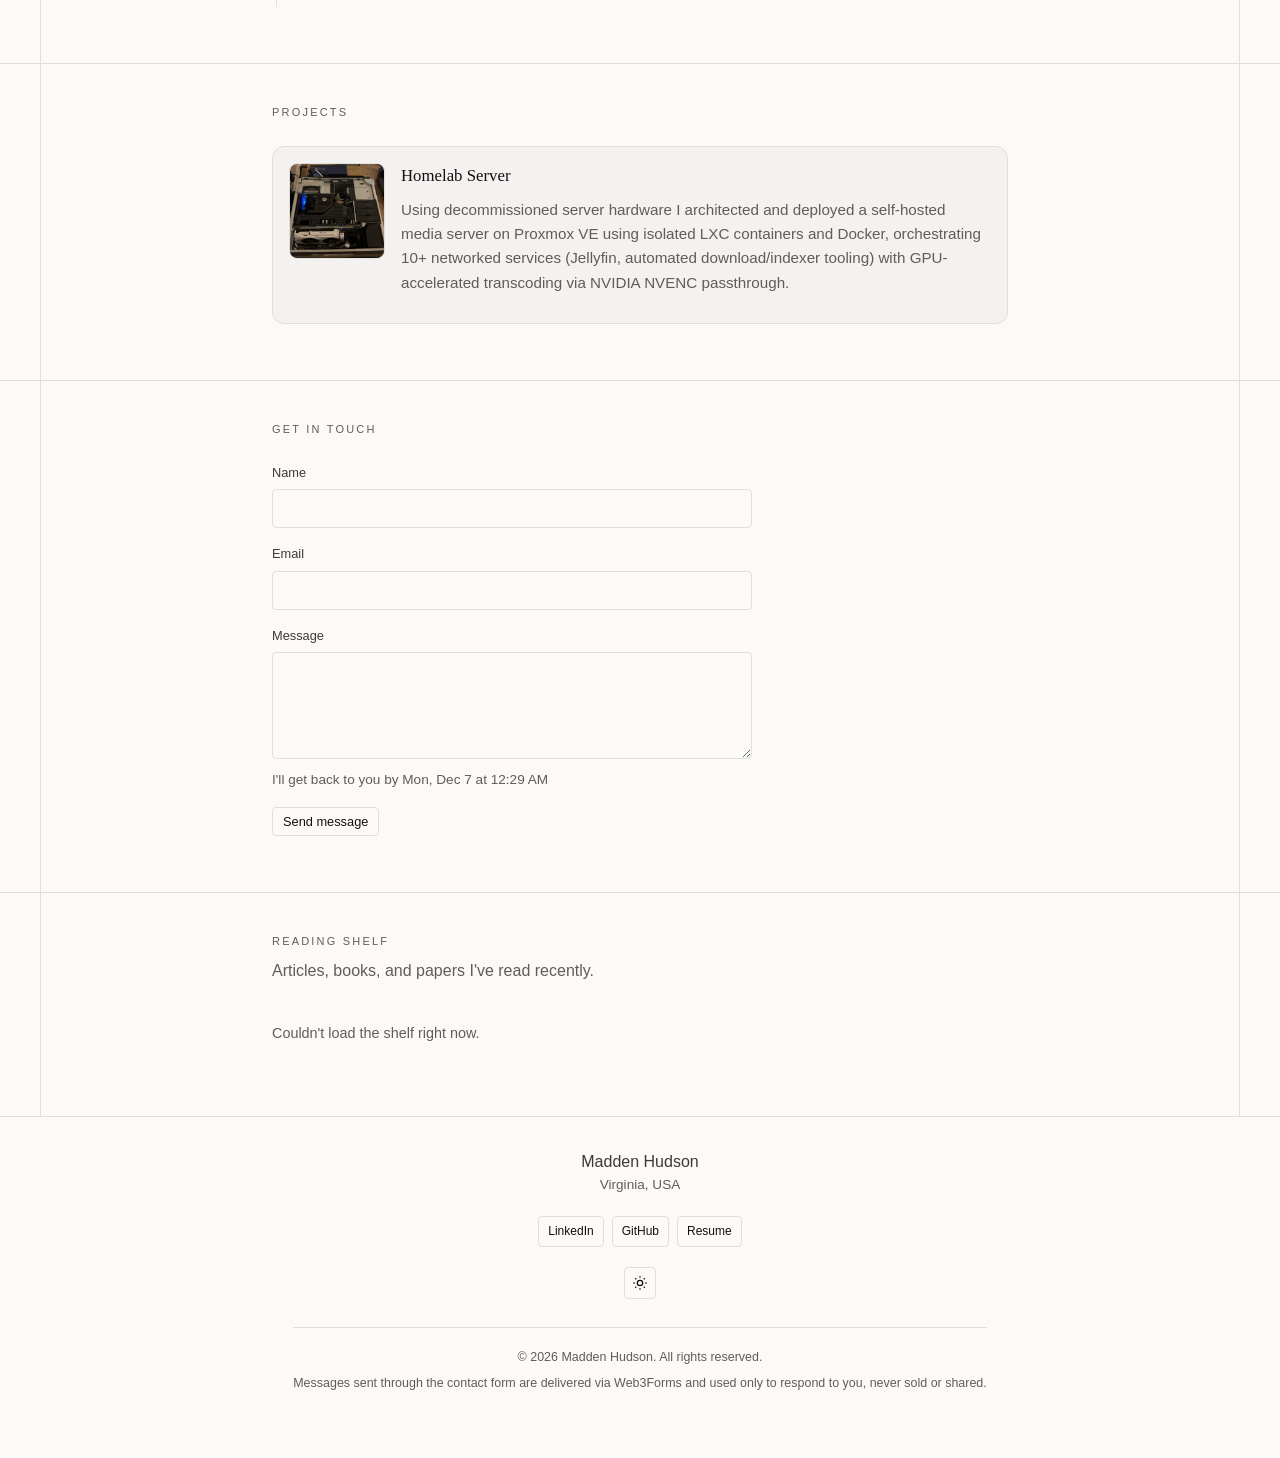
==== commit 5355089f: "Added CSP" ====
--- a/index.html
+++ b/index.html
@@ -14,6 +14,9 @@
 <meta property="og:description" content="Personal portfolio site.">
 <meta property="og:image" content="https://hudsonm07.github.io/portfolio/images/og-image.jpg">
 <meta name="twitter:card" content="summary_large_image">
+<meta name="referrer" content="strict-origin-when-cross-origin">
+<meta http-equiv="Content-Security-Policy" content="default-src 'self'; script-src 'self' 'sha256-E3K7nJC5GJwhZQJOY7JMC5LaZzLaVcNU+ShWuGNkl1o='; style-src 'self' https://fonts.googleapis.com; font-src https://fonts.gstatic.com; img-src 'self' https:; connect-src 'self'; form-action 'self' https://api.web3forms.com; base-uri 'self'; object-src 'none'">
+<!-- The script-src hash above covers ONLY the inline theme-flash-prevention script below. If you edit that script's contents, you must recompute this sha256 hash or the site's dark/light mode will silently stop restoring on load. -->
 <script>
   (function () {
     var stored = localStorage.getItem("theme");
@@ -113,7 +116,7 @@
       <li class="timeline-item">
         <span class="timeline-dot" aria-hidden="true"></span>
         <span class="timeline-date">2025 > 2029</span>
-        <h3 class="timeline-title">B.S. Computer Information Systems <span class="timeline-org">at <a href="https://home.hamptonu.edu/" target="_blank" rel="noopener">Hampton University</a>, Hampton, VA</span></h3>
+        <h3 class="timeline-title">Bachelor of Science in Computer Information Systems <span class="timeline-org">at <a href="https://home.hamptonu.edu/" target="_blank" rel="noopener">Hampton University</a>, Hampton, VA</span></h3>
         <ul class="timeline-bullets">
           <li><strong>Recognitions:</strong> 2x Dean's List</li>
           <li>2026 ADMI Symposium Conference &amp; Hackathon Participant</li>
@@ -182,8 +185,8 @@
 
 </div>
 
-<div class="rule-bleed" aria-hidden="true" style="margin-bottom: 0;"></div>
-<footer class="footer" style="text-align: center; display: flex; flex-direction: column; align-items: center;">
+<div class="rule-bleed rule-bleed-flush" aria-hidden="true"></div>
+<footer class="footer footer-centered">
   <div class="footer-info">
     <p class="footer-name">Madden Hudson</p>
     <p class="footer-location">Virginia, USA</p>
--- a/css/styles.css
+++ b/css/styles.css
@@ -248,6 +248,10 @@
   margin-bottom: 40px;
 }
 
+.rule-bleed.rule-bleed-flush {
+  margin-bottom: 0;
+}
+
 .section-title {
   font-family: var(--font-body);
   font-size: 11px;
@@ -608,6 +612,12 @@
   margin-bottom: 0;
 }
 
+.footer.footer-centered {
+  text-align: center;
+  flex-direction: column;
+  align-items: center;
+}
+
 #icon-moon {
   display: none;
 }
@@ -644,3 +654,29 @@
     align-items: flex-start;
   }
 }
+
+/* Thanks / 404 pages */
+.thanks-wrap {
+  min-height: 70vh;
+  display: flex;
+  flex-direction: column;
+  align-items: flex-start;
+  justify-content: center;
+  padding: 64px 0;
+}
+
+.thanks-title {
+  font-family: var(--font-heading);
+  font-size: 2.25rem;
+  font-weight: 600;
+  letter-spacing: -0.025em;
+  margin: 0 0 12px;
+}
+
+.thanks-text {
+  font-size: 18px;
+  line-height: 1.7;
+  color: var(--text-muted);
+  max-width: 50ch;
+  margin: 0 0 28px;
+}
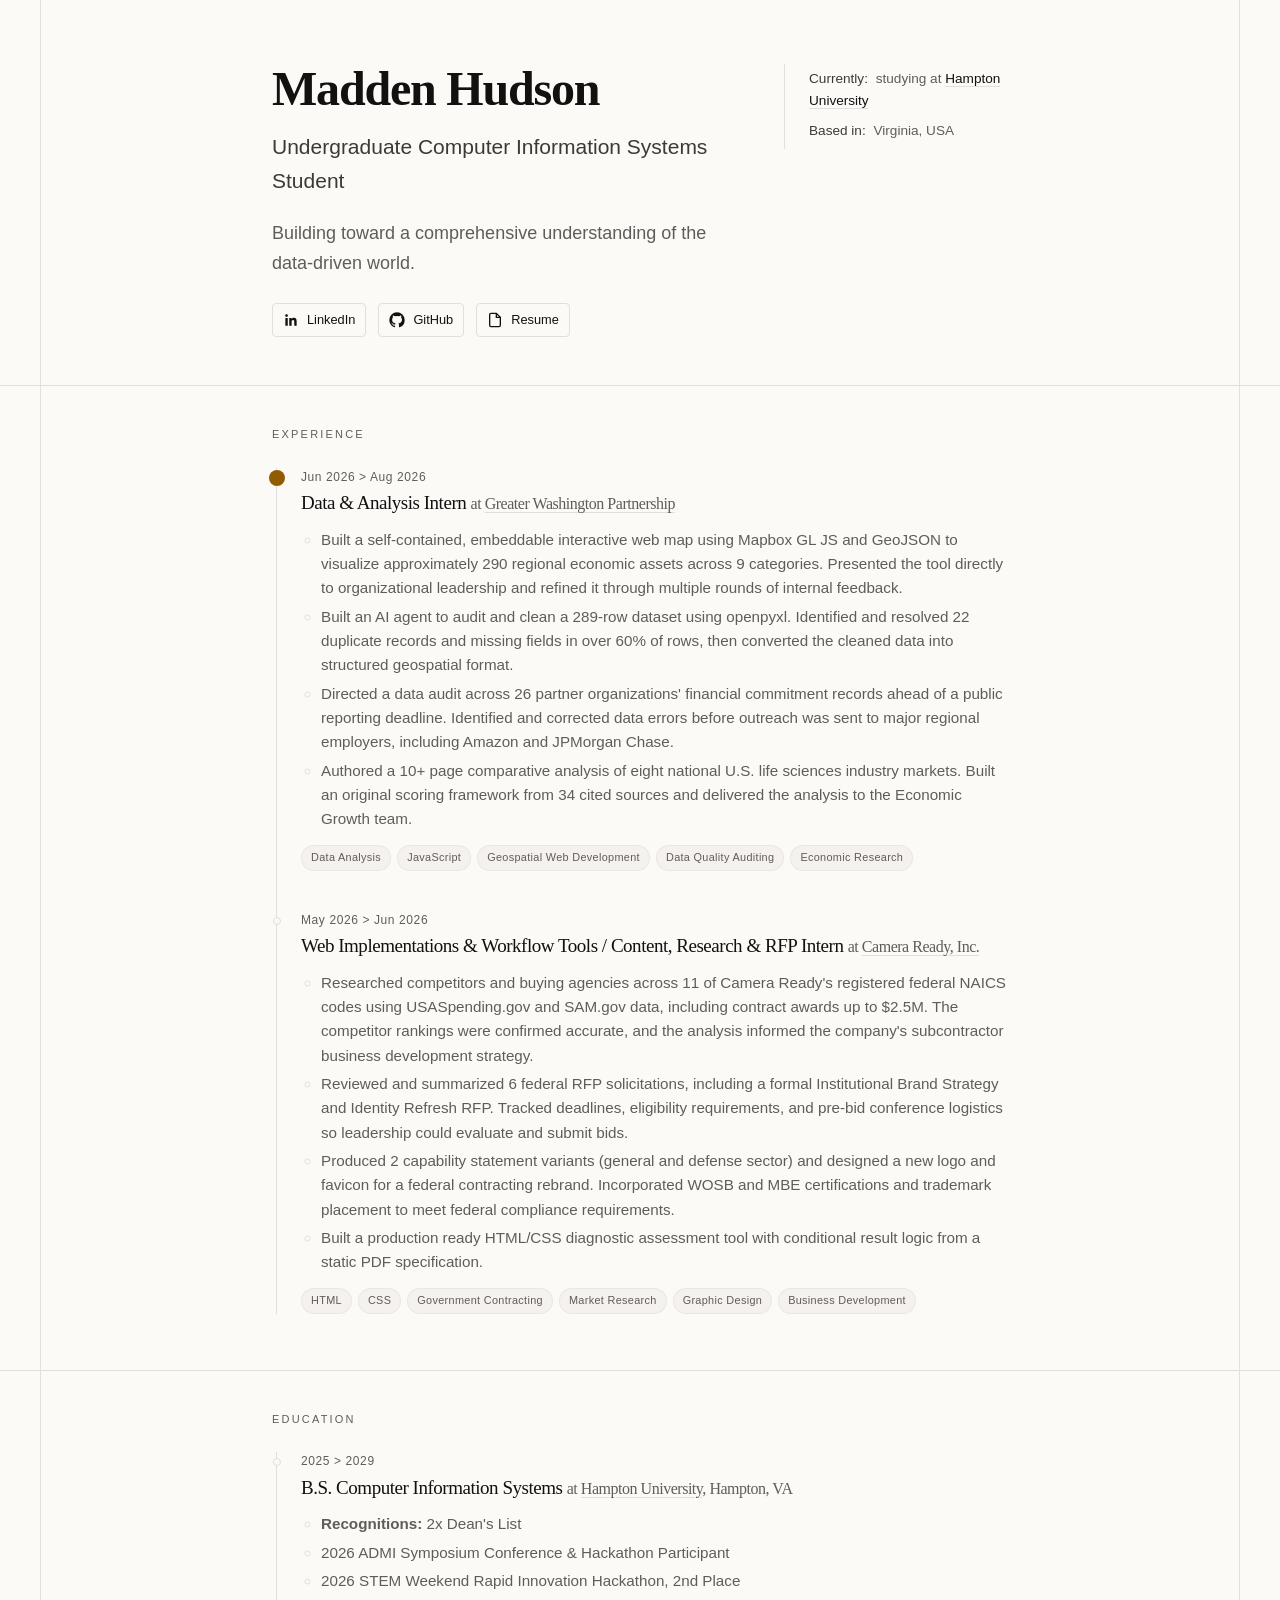
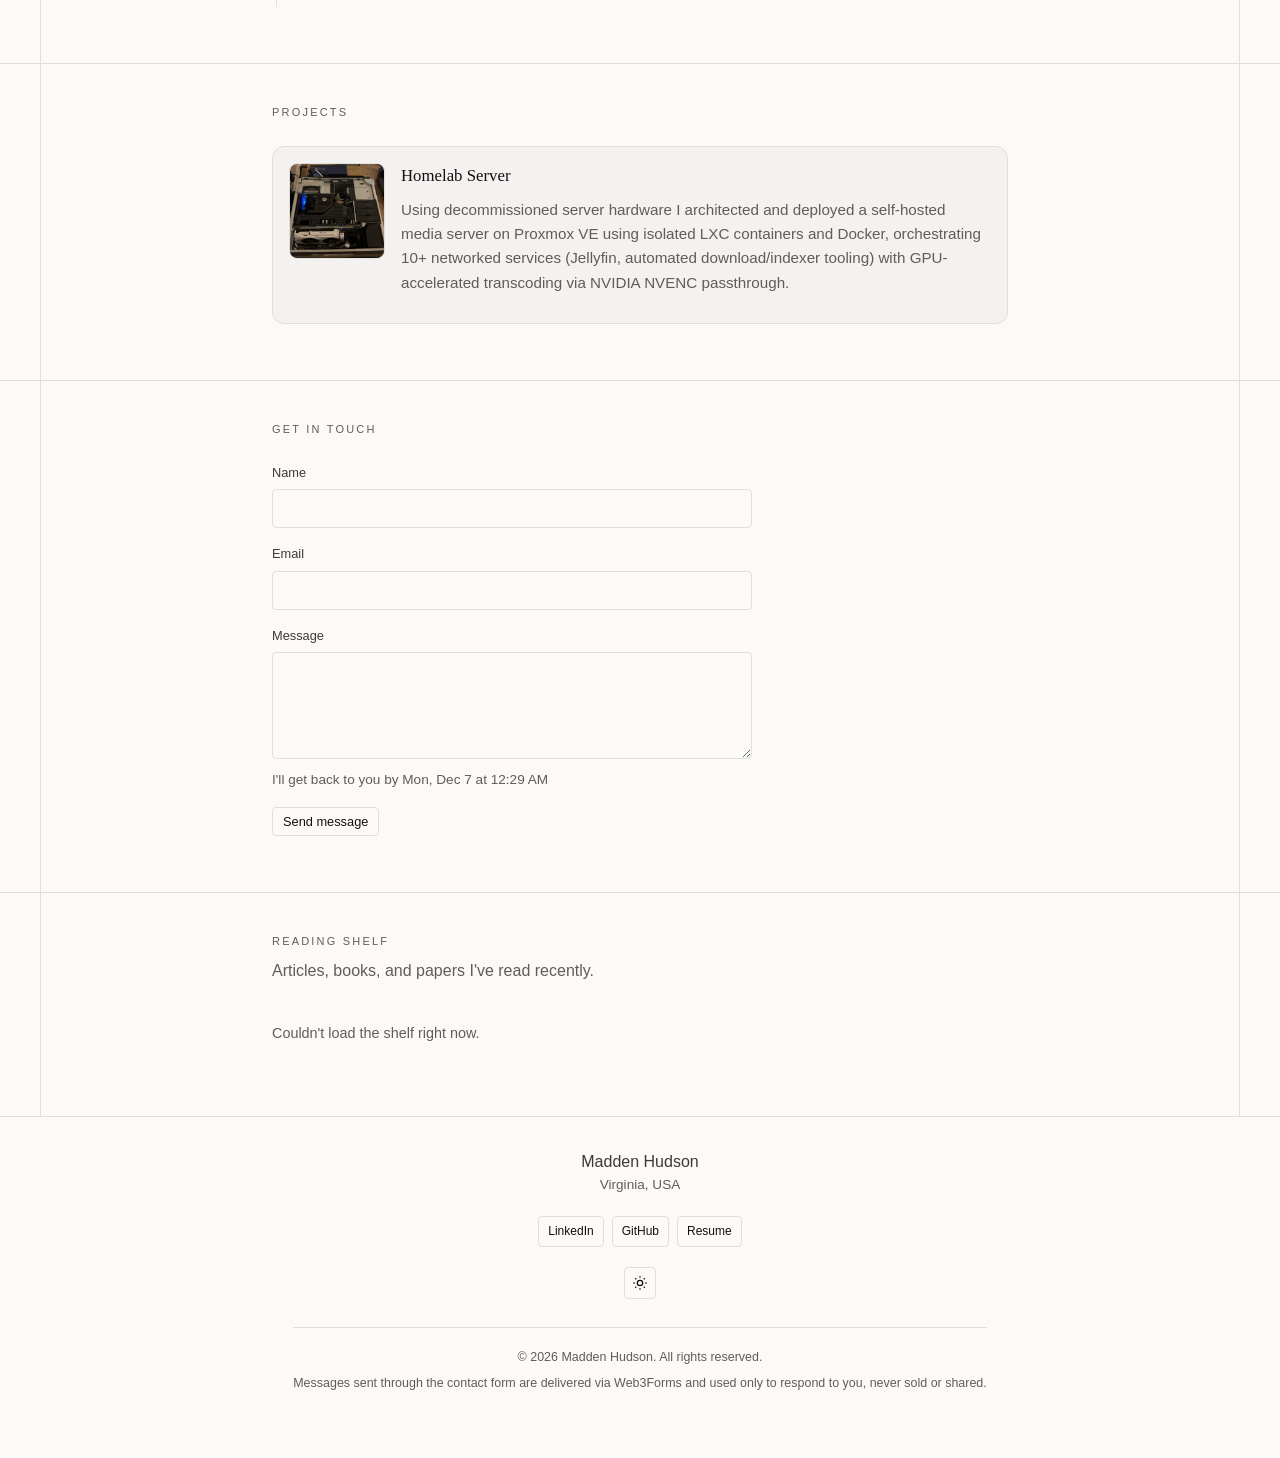
==== commit 65474fba: "Merge branch 'master' of https://github.com/hudsonm07/portfolio" ====
--- a/index.html
+++ b/index.html
@@ -116,7 +116,7 @@
       <li class="timeline-item">
         <span class="timeline-dot" aria-hidden="true"></span>
         <span class="timeline-date">2025 > 2029</span>
-        <h3 class="timeline-title">Bachelor of Science in Computer Information Systems <span class="timeline-org">at <a href="https://home.hamptonu.edu/" target="_blank" rel="noopener">Hampton University</a>, Hampton, VA</span></h3>
+        <h3 class="timeline-title">B.S. Computer Information Systems <span class="timeline-org">at <a href="https://home.hamptonu.edu/" target="_blank" rel="noopener">Hampton University</a>, Hampton, VA</span></h3>
         <ul class="timeline-bullets">
           <li><strong>Recognitions:</strong> 2x Dean's List</li>
           <li>2026 ADMI Symposium Conference &amp; Hackathon Participant</li>
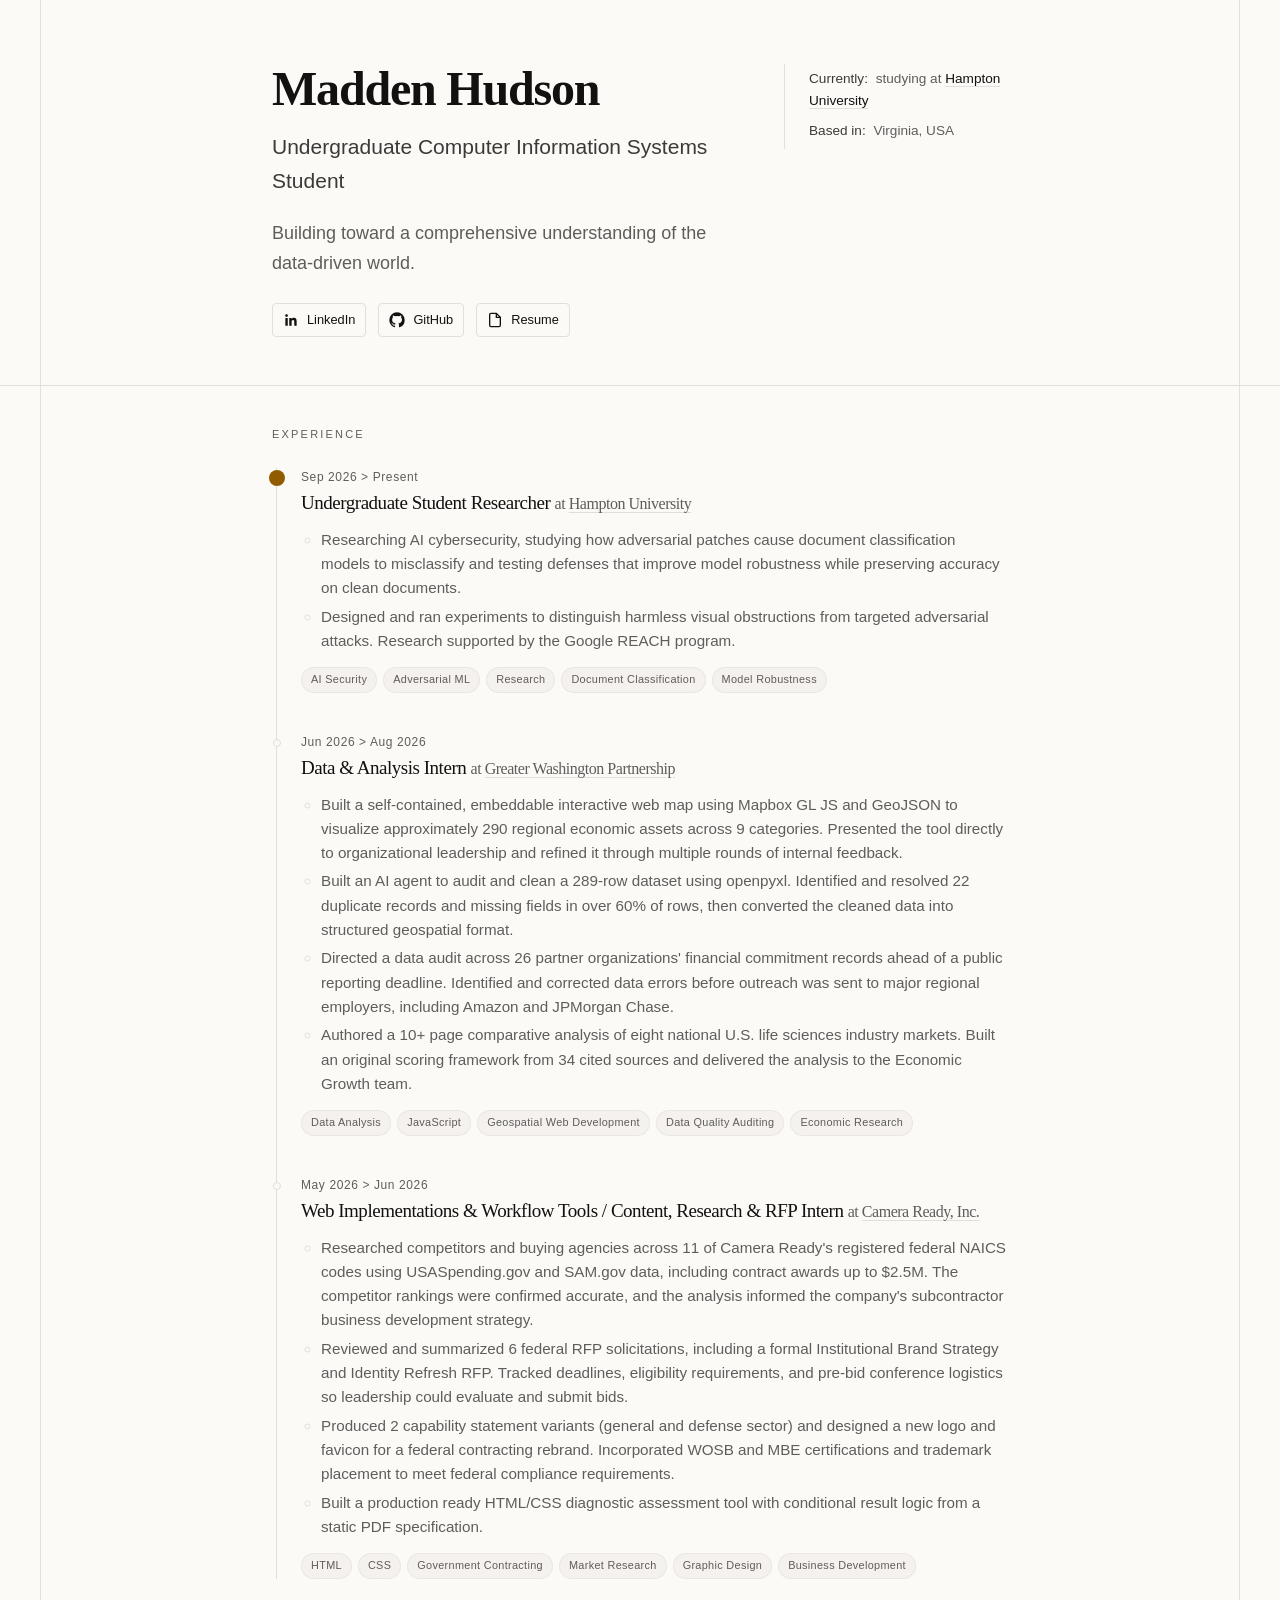
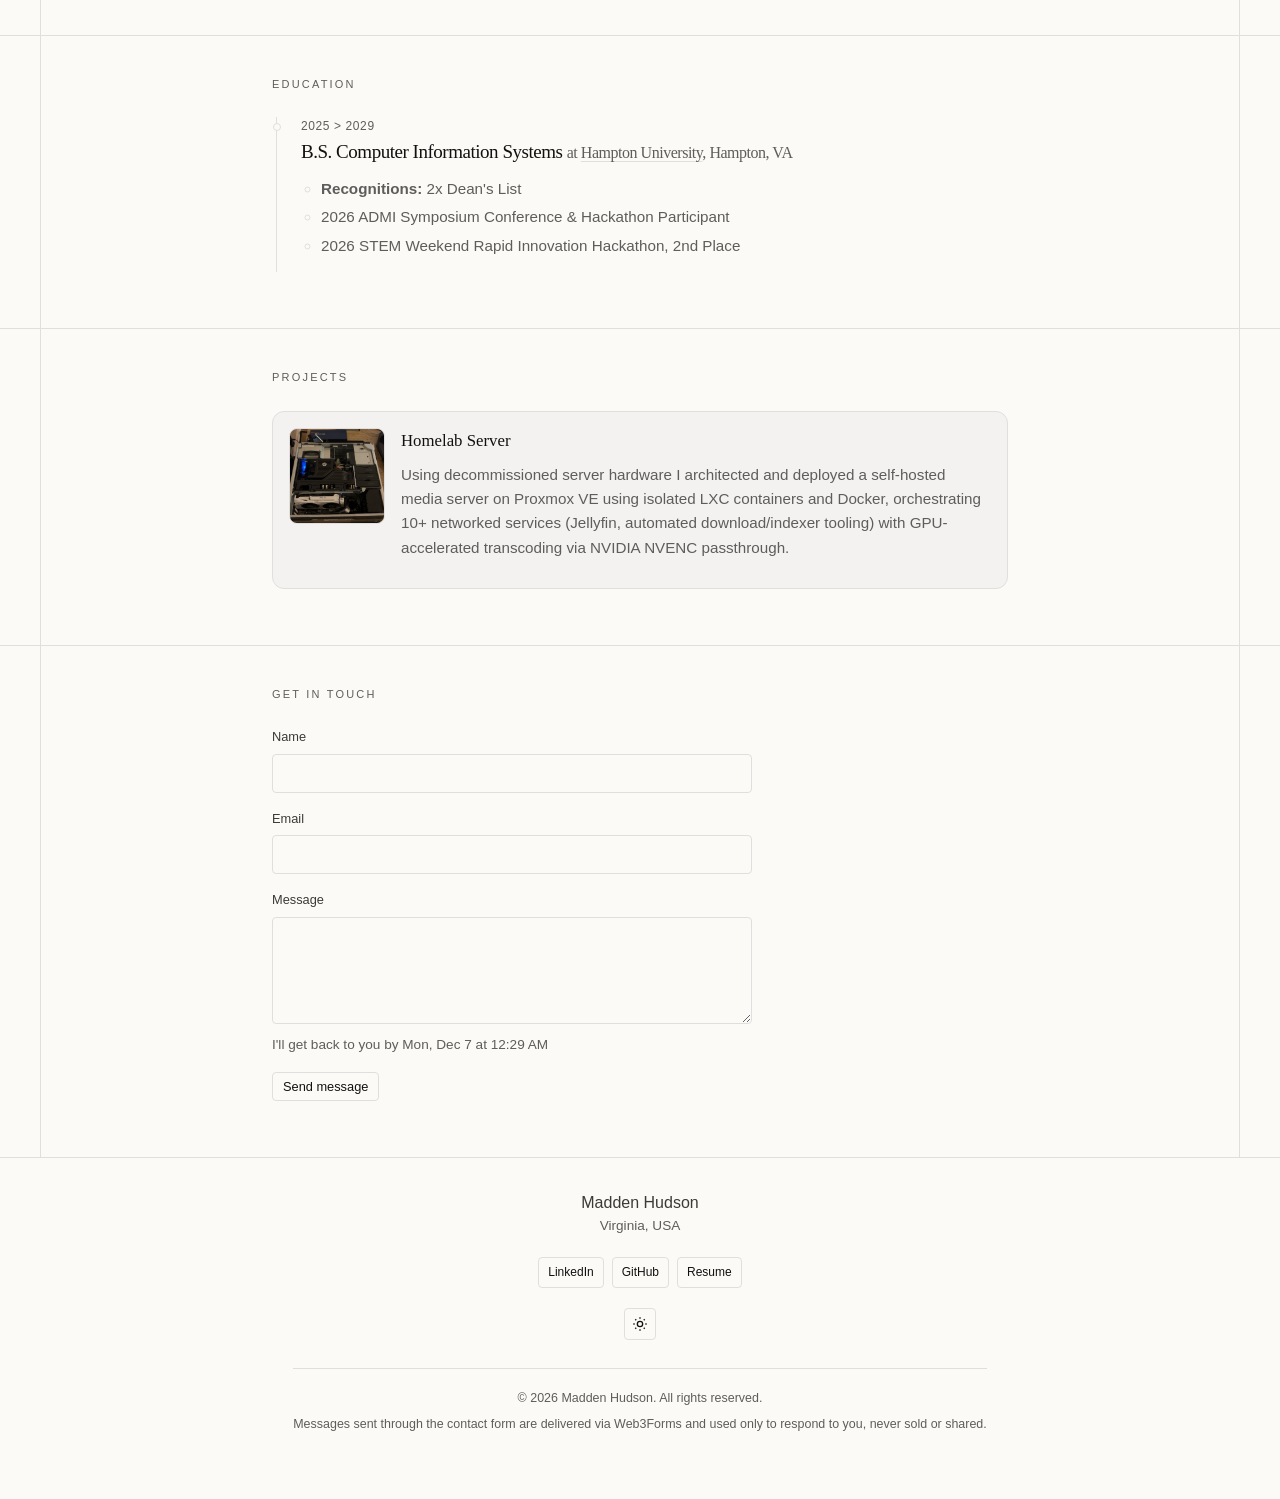
==== commit 8deeab86: "Update timeline with research details and remove shelf for now Added details about current Role as a" ====
--- a/index.html
+++ b/index.html
@@ -68,6 +68,23 @@
 
       <li class="timeline-item is-current">
         <span class="timeline-dot" aria-hidden="true"></span>
+        <span class="timeline-date">Sep 2026 > Present</span>
+        <h3 class="timeline-title">Undergraduate Student Researcher <span class="timeline-org">at <a href="https://home.hamptonu.edu/" target="_blank" rel="noopener">Hampton University</a></span></h3>
+        <ul class="timeline-bullets">
+          <li>Researching AI cybersecurity, studying how adversarial patches cause document classification models to misclassify and testing defenses that improve model robustness while preserving accuracy on clean documents.</li>
+          <li>Designed and ran experiments to distinguish harmless visual obstructions from targeted adversarial attacks. Research supported by the Google REACH program.</li>
+        </ul>
+        <div class="tag-row">
+          <span class="tag">AI Security</span>
+          <span class="tag">Adversarial ML</span>
+          <span class="tag">Research</span>
+          <span class="tag">Document Classification</span>
+          <span class="tag">Model Robustness</span>
+        </div>
+      </li>
+
+      <li class="timeline-item">
+        <span class="timeline-dot" aria-hidden="true"></span>
         <span class="timeline-date">Jun 2026 > Aug 2026</span>
         <h3 class="timeline-title">Data &amp; Analysis Intern <span class="timeline-org">at <a href="https://greaterwashingtonpartnership.com/" target="_blank" rel="noopener">Greater Washington Partnership</a></span></h3>
         <ul class="timeline-bullets">
@@ -172,15 +189,6 @@
     </form>
   </section>
 
-  <section class="section" id="shelf">
-    <div class="rule-bleed" aria-hidden="true"></div>
-    <h2 class="section-title">Reading Shelf</h2>
-    <p class="section-subtitle">Articles, books, and papers I've read recently.</p>
-    <div class="shelf-list" id="shelf-list">
-      <p class="shelf-empty">Loading…</p>
-    </div>
-  </section>
-
 </main>
 
 </div>
